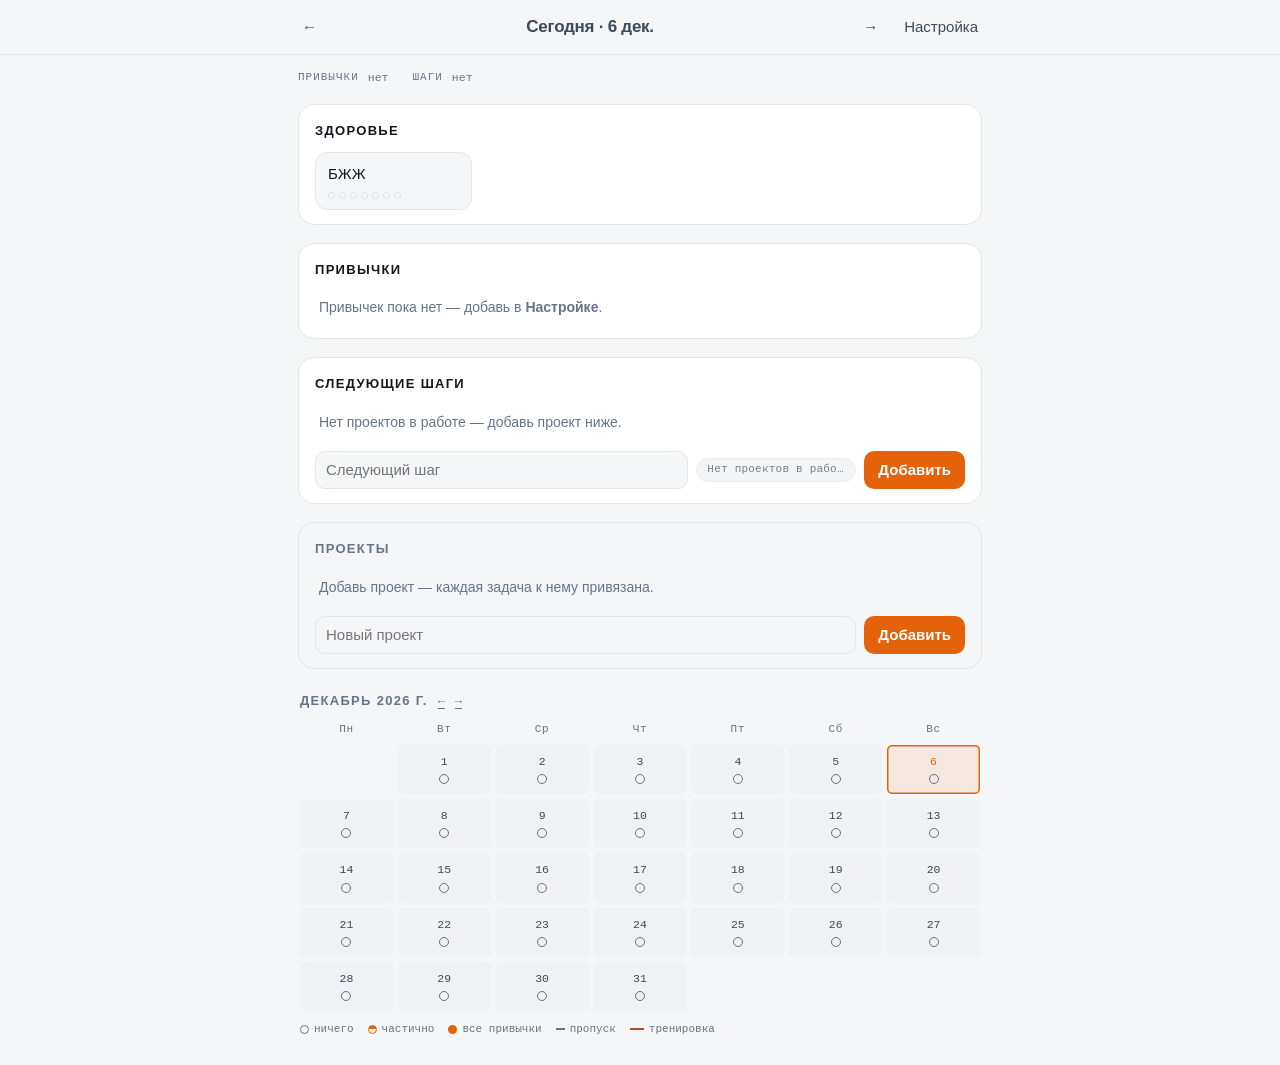
==== day/index.html @ 88d8e3b0 "Копилка: «+ отложить» — захотел купить и не купил Пишешь что и сколько, сумма ложится в копилку. Коп" ====
<!doctype html>
<html lang="en">
<head>
<meta charset="utf-8">
<meta name="viewport" content="width=device-width,initial-scale=1,viewport-fit=cover">
<title>День</title>
<style>
:root{
  --bg:#0d1117; --surface:#171e27; --surface-2:#1e2733; --line:#2a3441;
  --ink:#e8edf3; --ink-2:#b3bfcc; --ink-3:#8b98a8;
  --accent:#ff7a1a; --accent-ink:#ff9a4d; --accent-soft:rgba(255,122,26,.15);
  --now:#ff7a1a; --now-soft:rgba(255,122,26,.13); --warn-soft:rgba(210,153,34,.16);
  --good:#3fb950; --warn:#d29922; --crit:#f0563f; --on-accent:#fff;
  --r:10px;
  --f-display:-apple-system,BlinkMacSystemFont,"Segoe UI",Roboto,"Helvetica Neue",Arial,sans-serif;
  --f-body:-apple-system,BlinkMacSystemFont,"Segoe UI",Roboto,"Helvetica Neue",Arial,sans-serif;
  --f-mono:ui-monospace,SFMono-Regular,Menlo,monospace;
}
@media (prefers-color-scheme:light){
  :root{
    --bg:#f5f6f8; --surface:#ffffff; --surface-2:#f0f2f5; --line:#e2e6ec;
    --ink:#12181f; --ink-2:#3d4a58; --ink-3:#667486;
    --accent:#e3620a; --accent-ink:#b84f07; --accent-soft:rgba(227,98,10,.12);
    --now:#e3620a; --now-soft:rgba(227,98,10,.1); --warn-soft:rgba(210,153,34,.15);
    --warn:#9a6700; --crit:#cf222e;
  }
}
*{box-sizing:border-box}
body{background:var(--bg);color:var(--ink);font-family:var(--f-body);font-size:15px;line-height:1.5;-webkit-font-smoothing:antialiased}
h1,h2,h3{font-family:var(--f-display);margin:0;text-wrap:balance}
button,input,textarea,select{font:inherit;color:inherit}
:focus-visible{outline:2px solid var(--accent);outline-offset:2px}
@media (prefers-reduced-motion:reduce){*{transition:none!important;animation:none!important}}

.wrap{max-width:1120px;margin:0 auto;padding:0 18px 56px}

/* ---- header ---- */
header{position:sticky;top:0;z-index:5;background:var(--bg);border-bottom:1px solid var(--line)}
.hbar{max-width:1120px;margin:0 auto;padding:14px 18px;display:flex;align-items:center;gap:16px;flex-wrap:wrap}
.brand{font-family:var(--f-display);font-weight:700;font-size:17px;letter-spacing:-.02em}
.brand span{color:var(--accent);font-family:var(--f-mono);font-weight:500}
.datenav{display:flex;align-items:center;gap:2px;margin-left:auto}
.tools{display:flex;align-items:center;gap:2px}
.datelabel{font-family:var(--f-display);font-weight:600;font-size:19px;letter-spacing:-.015em;
  min-width:200px;text-align:center;font-variant-numeric:tabular-nums;color:var(--ink);white-space:nowrap}
.ghost{background:none;border:1px solid transparent;border-radius:var(--r);padding:5px 9px;cursor:pointer;color:var(--ink-2)}
.ghost:hover{background:var(--surface-2);color:var(--ink)}
#syncbtn{font-family:var(--f-mono);font-size:12px;letter-spacing:.02em}
#syncbtn[data-state="ok"]{color:var(--accent-ink)}
#syncbtn[data-state="err"]{color:var(--crit)}

/* ---- the day at a glance ---- */
.band{display:flex;align-items:center;gap:20px;flex-wrap:wrap;padding:14px 0 2px}
.pips{display:flex;gap:24px;flex-wrap:wrap;align-items:center}
.pgroup{display:flex;align-items:center;gap:9px}
.plabel{font-family:var(--f-mono);font-size:11px;text-transform:uppercase;letter-spacing:.09em;color:var(--ink-3)}
.segs{display:flex;gap:3px}
.segs i{display:block;width:14px;height:5px;border-radius:2px;background:var(--surface-2)}
.segs i.on{background:var(--accent)}
.pcount{font-family:var(--f-mono);font-size:11.5px;color:var(--ink-2);font-variant-numeric:tabular-nums}
.pgroup.none .pcount{color:var(--ink-3)}
/* abstinence runs: the hardest commitments, so the most visible numbers */
.runs{display:flex;flex-wrap:wrap;gap:6px 8px;width:100%;align-items:baseline}
button.run{background:var(--surface-2);border:0;border-radius:100px;padding:3px 10px 3px 11px;cursor:pointer;font:inherit;color:inherit}
button.run:hover{background:var(--now-soft)}
button.run.slipped{box-shadow:inset 0 0 0 1.5px var(--crit)}
li.row.slipped .sched{color:var(--crit)}
.rlabel{font-size:13px;color:var(--ink-2)}
.run .pcount b{font-family:var(--f-display);font-size:17px;font-weight:700;color:var(--accent-ink);margin-right:1px}
.run.zero .pcount b{color:var(--crit)}
.run.held .pcount b{color:var(--accent)}
.nudge{width:100%;text-align:left;color:var(--warn)}

/* ---- layout ---- */
main{display:grid;gap:18px;grid-template-columns:1fr;padding-top:16px;align-items:start}
.col{display:flex;flex-direction:column;gap:18px;min-width:0}
@media (min-width:920px){
  main{grid-template-columns:minmax(0,1.05fr) minmax(0,1fr)}
  .bare{grid-column:1/-1}
}
section{background:var(--surface);border:1px solid var(--line);border-radius:10px;padding:16px 16px 14px;display:flex;flex-direction:column;gap:12px}
/* standing reference, not today's input: recessed instead of raised */
section.quiet{background:transparent}
section.bare{background:transparent;border:0;border-radius:0;padding:4px 2px;gap:10px}
.shead{display:flex;align-items:baseline;gap:10px}
.shead h2{font-size:13px;font-weight:600;letter-spacing:.1em;text-transform:uppercase;color:var(--ink)}
.quiet .shead h2,.bare .shead h2{color:var(--ink-3)}
.shead .meta{margin-left:auto;font-family:var(--f-mono);font-size:12px;color:var(--ink-3);font-variant-numeric:tabular-nums}
.link{background:none;border:0;padding:0;cursor:pointer;font-family:var(--f-mono);font-size:12px;color:var(--ink-3);text-decoration:underline;text-underline-offset:3px}
.link:hover{color:var(--accent-ink)}

/* ---- check rows ---- */
ul{list-style:none;margin:0;padding:0;display:flex;flex-direction:column}
li.row{display:flex;align-items:flex-start;gap:10px;padding:7px 4px;border-bottom:1px solid var(--line);flex-wrap:wrap}
li.row:last-child{border-bottom:0}
li.row label{display:flex;align-items:flex-start;gap:10px;flex:1;cursor:pointer;min-width:0}
input[type=checkbox]{accent-color:var(--accent);width:17px;height:17px;margin:2px 0 0;flex:none;cursor:pointer}
.txt{min-width:0;overflow-wrap:anywhere}
.done>label .txt,.done .txt{color:var(--ink-3);text-decoration:line-through}
.x{background:none;border:0;color:var(--ink-3);cursor:pointer;padding:0 2px;font-size:15px;line-height:1.2;flex:none}
.x:hover{color:var(--crit)}
.empty{color:var(--ink-3);font-size:14px;padding:6px 4px}

/* habits + workout: groups and sub-items */
.group{flex-direction:column;align-items:stretch;gap:0}
.group>label{padding:0}
.kids{padding:2px 0 4px 27px;border-left:1px solid var(--line);margin:4px 0 2px 8px}
.kids li.row{padding:5px 4px;border-bottom:0}
.kids .txt{font-size:14px}
.count{font-family:var(--f-mono);font-size:11.5px;color:var(--ink-3);font-variant-numeric:tabular-nums;flex:none;align-self:center}
/* a section heading inside the habit list: morning, evening */
li.sect{display:flex;align-items:baseline;gap:10px;padding:14px 4px 5px;border-bottom:1px solid var(--line)}
li.sect:first-child{padding-top:0}
li.sect.folded{border-bottom:0;padding-bottom:0}
.sname{font-family:var(--f-mono);font-size:11px;letter-spacing:.09em;text-transform:uppercase;color:var(--ink-3)}
li.sect .count,li.sect .link{margin-left:auto}
/* not wanted today: still visible, but out of the count */
li.row.off>label{opacity:.45}
li.row.off input[type=checkbox]{accent-color:var(--ink-3)}
.sched,.age{font-family:var(--f-mono);font-size:11px;color:var(--ink-3);flex:none;align-self:center;white-space:nowrap}
.age{color:var(--warn)}
.cell .dot.skip{width:10px;height:2px;border-radius:2px;border:0;background:var(--ink-3)}

/* ---- forms ---- */
form.add{display:flex;gap:8px;flex-wrap:wrap}
input[type=text],input[type=number],input[type=date],input[type=time],textarea,select.plain{background:var(--bg);border:1px solid var(--line);border-radius:var(--r);padding:7px 10px}
input[type=text]{flex:1;min-width:120px}
input[type=number]{width:88px;font-family:var(--f-mono);font-variant-numeric:tabular-nums}
.btn{background:var(--accent);color:var(--on-accent);border:0;border-radius:var(--r);padding:7px 14px;font-weight:600;cursor:pointer}
.btn:hover{filter:brightness(1.06)}
.btn.quiet{background:var(--surface-2);color:var(--ink)}

/* ---- projects ---- */
select.chip,select.status{appearance:none;-webkit-appearance:none;border:1px solid var(--line);background:var(--surface-2);
  border-radius:100px;padding:2px 10px;font-family:var(--f-mono);font-size:11px;letter-spacing:.02em;
  color:var(--ink-2);cursor:pointer;line-height:1.6}
select.chip{max-width:160px;text-overflow:ellipsis;flex:none;align-self:center}
select.status{width:90px;flex:none}
.s-active{border-color:var(--accent);color:var(--accent-ink);background:var(--accent-soft)}
.s-hold{border-color:var(--warn);color:var(--warn);background:var(--warn-soft)}
.s-done{color:var(--ink-3);border-color:var(--line);background:var(--surface-2)}
.prow{display:flex;gap:10px;align-items:center;padding:7px 4px;border-bottom:1px solid var(--line)}
.prow:last-of-type{border-bottom:0}
.pname{flex:1;min-width:0;overflow-wrap:anywhere}
.prow .s-done+.pname{color:var(--ink-3);text-decoration:line-through}
.open{font-family:var(--f-mono);font-size:11.5px;color:var(--ink-3);font-variant-numeric:tabular-nums;white-space:nowrap}
.open.stale{color:var(--warn)}

/* ---- calendar ---- */
.cal{display:grid;grid-template-columns:repeat(7,1fr);gap:5px}
.cal .dow{font-family:var(--f-mono);font-size:11px;color:var(--ink-3);text-align:center;letter-spacing:.06em;padding-bottom:2px}
.cell{border:0;border-radius:5px;background:var(--surface-2);
  display:flex;flex-direction:column;align-items:center;justify-content:center;gap:4px;cursor:pointer;position:relative;padding:8px 2px 10px}
.cell:hover{background:var(--now-soft)}
.cell.blank{background:none;cursor:default}
.cell .d{font-family:var(--f-mono);font-size:11.5px;color:var(--ink-2);font-variant-numeric:tabular-nums}
.cell .dot{width:10px;height:10px;border-radius:100px;border:1.5px solid var(--ink-3);background:transparent}
.cell .dot.part{background:linear-gradient(var(--accent) 50%,transparent 50%);border-color:var(--accent)}
.cell .dot.full{background:var(--accent);border-color:var(--accent)}
.cell.today{box-shadow:inset 0 0 0 1.5px var(--now)}
.cell.sel{background:var(--now-soft)}
.cell.sel .d{color:var(--now)}
.cell .w{position:absolute;bottom:3px;width:14px;height:2px;background:var(--accent-ink);border-radius:2px}
.legend{display:flex;gap:14px;flex-wrap:wrap;font-family:var(--f-mono);font-size:11px;color:var(--ink-3)}
.legend span{display:flex;align-items:center;gap:5px}

/* ---- narrow screens ---- */
@media (max-width:560px){
  /* brand and tools share the first line; the date gets a full line to itself,
     so it never wraps mid-phrase */
  .hbar{gap:6px 10px;padding:10px 16px}
  .tools{order:2;margin-left:auto}
  .datenav{order:3;width:100%;margin-left:0;gap:4px}
  .datelabel{flex:1;min-width:0;font-size:17px;overflow:hidden;text-overflow:ellipsis}
  #today{display:none}                     /* the date itself jumps to today */
  .wrap{padding-left:max(14px,env(safe-area-inset-left));padding-right:max(14px,env(safe-area-inset-right))}
  main{gap:14px;padding-top:12px}
  section{padding:14px 14px 12px;gap:10px}
  /* the first screen is for ticking: keep the affirmation and the summary tight */
  #creed{font-size:14px;line-height:1.35;padding:9px 4px}   /* id: the base .creed rule sits later in the sheet */
  .band{gap:6px 12px;padding:10px 0 0}
  .run .of{display:none}                   /* "Без кальяна 5" — the "of 30" is on the row */
  .runs{gap:4px 5px}
  button.run{padding:2px 8px}
  .rlabel{font-size:12px}
  .pips{gap:4px 12px}
  .pips .segs{display:none}               /* the count says it; the bars don't fit one row */
  .plabel{letter-spacing:.05em}

  /* only the task form needs a second row; a name-plus-Add form stays on one */
  #taskform input[type=text]{flex:1 0 100%}
  #taskproj{flex:1 1 auto;max-width:none;margin-left:0}
  form.add .btn{flex:none}

  /* project name first, then its status line */
  .prow{flex-wrap:wrap;row-gap:6px}
  .pname{flex:1 0 100%;order:-1}
  .prow .x{margin-left:auto}
}

/* ---- dialog ---- */
dialog{border:1px solid var(--line);border-radius:12px;background:var(--surface);color:var(--ink);
  max-width:620px;width:calc(100% - 32px);padding:0}
dialog::backdrop{background:#0006}
.dwrap{padding:18px;display:flex;flex-direction:column;gap:16px;max-height:82vh;overflow:auto}
.dwrap h3{font-size:13px;letter-spacing:.1em;text-transform:uppercase;color:var(--ink-2);font-weight:600}
.field{display:flex;flex-direction:column;gap:5px}
.field label{font-family:var(--f-mono);font-size:11.5px;color:var(--ink-3);letter-spacing:.04em}
textarea{width:100%;font-family:var(--f-mono);font-size:13px;line-height:1.6;resize:vertical}
.wk{display:grid;grid-template-columns:1fr 1fr;gap:10px}
@media (max-width:620px){.wk{grid-template-columns:1fr}.gauges{grid-template-columns:1fr}}
.drow{display:flex;gap:8px;justify-content:flex-end;position:sticky;bottom:0;background:var(--surface);padding-top:4px}
.hint{font-size:13px;color:var(--ink-3);margin:2px 0 6px}
.creed{margin:0;padding:20px 4px;border-top:0;border-top:1px solid var(--line);border-bottom:1px solid var(--line);
  font-family:var(--f-display);font-size:17px;font-weight:500;letter-spacing:-.01em;line-height:1.4;
  text-align:center;color:var(--ink);white-space:pre-wrap;text-wrap:balance}
.warnbar{font-family:var(--f-mono);font-size:12px;color:var(--warn);padding:8px 12px;border:1px solid var(--line);border-radius:var(--r);background:var(--surface);margin-top:18px}

/* ---- standalone app shell ---- */
html{background:var(--bg)}
body{margin:0}
[hidden]{display:none!important}
header{padding-top:env(safe-area-inset-top)}
.wrap{padding-left:max(18px,env(safe-area-inset-left));padding-right:max(18px,env(safe-area-inset-right));
  padding-bottom:calc(56px + env(safe-area-inset-bottom))}
@media (max-width:560px){
  .wrap{padding-left:max(16px,env(safe-area-inset-left));padding-right:max(16px,env(safe-area-inset-right))}
}
.dataio{display:flex;gap:8px;flex-wrap:wrap;align-items:center}

/* ---- inside Гиря ----
   One column at Гиря's width, its corners, and a single header row: the brand
   and "Today" are gone (the date itself jumps to today), so date and Настройка
   share one line on every screen size. Last in the sheet on purpose. */
.hbar,.wrap{max-width:720px}
main{grid-template-columns:1fr}
.bare{grid-column:auto}
section{border-radius:16px}
.hbar{flex-wrap:nowrap;gap:6px;padding:8px 12px}
.datenav{order:0;width:auto;flex:1;margin:0;gap:2px}
.datelabel{flex:1;min-width:0;font-size:17px;overflow:hidden;text-overflow:ellipsis}
.tools{order:0;margin-left:0}
header{padding-top:0}
.wrap{padding-bottom:24px}
.kbstatus{display:flex;align-items:center;gap:12px;width:100%;text-align:left;background:none;border:0;
  padding:4px 2px;cursor:pointer;font:inherit;color:inherit}
.kbstatus .mark{flex:none;width:26px;height:26px;border-radius:100px;display:grid;place-items:center;
  font-size:14px;font-weight:700;border:2px solid var(--line);color:var(--ink-3)}
.kbstatus.done .mark{background:var(--accent);border-color:var(--accent);color:var(--on-accent)}
.kbstatus.active .mark{border-color:var(--accent);color:var(--accent)}
.kbstatus .t{font-weight:600}
.kbstatus .d{font-size:13px;color:var(--ink-3)}
.kbstatus .go{margin-left:auto;color:var(--ink-3);font-size:18px}
/* habits are tiles, not a to-do list: a done one fills with colour and stays,
   and seven dots underneath show the week rather than just today */
ul.tiles{display:grid;grid-template-columns:repeat(auto-fill,minmax(148px,1fr));gap:8px}
ul.tiles>li.sect,ul.tiles>.empty,.tile.group{grid-column:1/-1}
ul.tiles>li.sect{padding:10px 2px 0;border:0}
ul.tiles>li.sect:first-child{padding-top:0}
ul.tiles .txt{text-decoration:none;color:inherit}
.tile{position:relative;border:1px solid var(--line);border-radius:12px;background:var(--bg)}
.tile>label{display:flex;flex-direction:column;align-items:flex-start;gap:6px;padding:10px 12px;cursor:pointer;height:100%;box-sizing:border-box}
.tile input[type=checkbox]{position:absolute;opacity:0;width:1px;height:1px;margin:0;pointer-events:none}
.tile:has(input:focus-visible),.kid:has(input:focus-visible){outline:2px solid var(--accent);outline-offset:2px}
.tile.done{background:var(--accent-soft);border-color:var(--accent)}
.tile.done>label{color:var(--accent-ink)}
.tile.off{opacity:.5}
.tile.slipped{border-color:var(--crit)}
.tile .sched{align-self:flex-start}
.tile.group>label{flex-direction:row;align-items:baseline;padding-bottom:6px;height:auto}
.tile.group .count{margin-left:auto}
.tile.group>label .sched{align-self:baseline}
.chips{display:flex;flex-wrap:wrap;gap:6px;padding:0 12px 2px}
.kid{position:relative;border-radius:100px}
.kid>label{display:flex;gap:6px;align-items:baseline;border:1px solid var(--line);border-radius:100px;padding:4px 11px;cursor:pointer;font-size:14px;background:var(--bg)}
.kid.done>label{background:var(--accent);border-color:var(--accent);color:var(--on-accent)}
.kid.done .sched{color:inherit;opacity:.85}
.kid.off>label{opacity:.5}
.kid.slipped>label{border-color:var(--crit)}
.tile.group>.dots{padding:6px 12px 10px}
.dots{display:flex;gap:4px}
.dots i{width:7px;height:7px;border-radius:100px;background:color-mix(in srgb,var(--ink-3) 45%,transparent)}
.dots i.d{background:var(--accent)}
.dots i.o{background:none;box-shadow:inset 0 0 0 1px var(--line)}
.dots i.t{background:none;box-shadow:inset 0 0 0 1.5px var(--ink-3)}
/* what it's for, and its piggy bank */
.why{font-size:12.5px;line-height:1.35;font-style:italic;color:var(--ink-2)}
.bank{font-family:var(--f-mono);font-size:12px;color:var(--ink-2)}
.bank b{color:var(--accent-ink);font-weight:600}
.bar{display:block;align-self:stretch;height:4px;border-radius:4px;background:var(--surface-2);overflow:hidden}
.bar i{display:block;height:100%;min-width:2px;background:var(--accent)}
.kid.rich{flex-basis:100%}
.tile>.more{display:flex;flex-direction:column;align-items:flex-start;gap:4px;padding:0 12px 10px}
.tile:has(>.more)>label{height:auto;padding-bottom:8px}
.more .link{margin-top:2px}
button.dep{background:none;border:0;padding:0;cursor:pointer;font:inherit;font-size:12.5px;color:var(--ink-2);text-align:left}
button.dep::before{content:"✓ ";color:var(--accent)}
.kid .more{display:flex;flex-direction:column;align-items:flex-start;gap:4px;padding:6px 4px 4px 12px}
.tile.group>.more{display:flex;flex-direction:column;gap:4px;padding:0 12px 8px}
/* next steps: grouped under the project they move */
#tasks li.sect:first-child{padding-top:0}
li.nostep .link{color:var(--warn);text-align:left}
</style>
</head>
<body>

<header>
  <div class="hbar">
    <nav class="datenav">
      <button class="ghost" id="prev" aria-label="Предыдущий день">&larr;</button>
      <button class="ghost datelabel" id="dlabel" title="К сегодняшнему дню">&mdash;</button>
      <button class="ghost" id="next" aria-label="Следующий день">&rarr;</button>
    </nav>
    <span class="tools">
      <button class="ghost" id="today" hidden>Сегодня</button>
      <button class="ghost" id="syncbtn" data-state="off" title="Синхронизация через GitHub" hidden>Синхр.</button>
      <button class="ghost" id="settings" title="Привычки, аффирмация, напоминание, копия">Настройка</button>
    </span>
  </div>
</header>

<div class="wrap">
  <div class="creed" id="creed" hidden></div>
  <div class="band">
    <div class="pips" id="pips"></div>
    <div class="runs" id="runs" hidden></div>
    <button class="link nudge" id="nudge" hidden></button>
  </div>
  <div id="offline"></div>
  <main>
    <section id="trainsec">
      <div class="shead"><h2>Здоровье</h2><div class="meta" id="wmeta"></div></div>
      <button type="button" class="kbstatus" id="kbstatus"></button>
      <ul class="tiles" id="health"></ul>
    </section>

    <section>
      <div class="shead"><h2>Привычки</h2><div class="meta" id="hmeta"></div></div>
      <ul class="tiles" id="habits"></ul>
      <button class="link" id="skip" hidden></button>
    </section>

    <section>
      <div class="shead"><h2>Следующие шаги</h2><div class="meta" id="tmeta"></div></div>
      <ul id="tasks"></ul>
      <form class="add" id="taskform">
        <input type="text" id="tasktext" placeholder="Следующий шаг" autocomplete="off">
        <select id="taskproj" class="chip" aria-label="Проект"></select>
        <button class="btn" type="submit" id="addtask">Добавить</button>
      </form>
    </section>

    <section class="quiet">
      <div class="shead"><h2>Проекты</h2><div class="meta" id="pmeta"></div></div>
      <div id="projects"></div>
      <form class="add" id="projform">
        <input type="text" id="projname" placeholder="Новый проект" autocomplete="off">
        <button class="btn" type="submit">Добавить</button>
      </form>
    </section>

    <section class="bare">
      <div class="shead"><h2 id="calhead">Месяц</h2>
        <button class="link" id="calprev" aria-label="Предыдущий месяц">&larr;</button>
        <button class="link" id="calnext" aria-label="Следующий месяц">&rarr;</button>
        <div class="meta" id="cmeta"></div></div>
      <div class="cal" id="cal"></div>
      <div class="legend">
        <span><i style="display:inline-block;width:9px;height:9px;border-radius:100px;border:1.5px solid var(--ink-3)"></i> ничего</span>
        <span><i style="display:inline-block;width:9px;height:9px;border-radius:100px;background:linear-gradient(var(--accent) 50%,transparent 50%);border:1.5px solid var(--accent)"></i> частично</span>
        <span><i style="display:inline-block;width:9px;height:9px;border-radius:100px;background:var(--accent)"></i> все привычки</span>
        <span><i style="display:inline-block;width:9px;height:2px;background:var(--ink-3)"></i> пропуск</span>
        <span><i style="display:inline-block;width:14px;height:2px;background:var(--accent-ink)"></i> тренировка</span>
      </div>
    </section>
  </main>
</div>

<dialog id="dlg">
  <form method="dialog" class="dwrap" id="setupform">
    <div>
      <h3>Привычки</h3>
      <p class="hint">По одной на строку. Два пробела в начале — подпункт; родитель отмечается сам, когда отмечены все подпункты.
        Строка с <code>#</code> — заголовок: <code># Вечер @18</code> держит всё под ним свёрнутым до 18:00, чтобы вечернее
        не отмечалось наугад с утра. Всё под <code># Здоровье</code> показывается в блоке «Здоровье».
        Строка <code>ради: …</code> под привычкой — зачем она тебе; видна на плитке и при срыве. Строка
        <code>копилка: +2000 ₽ до 4200000</code> — что откладывает каждый выполненный день (единица любая: <code>+30 мин</code>,
        <code>+1 стр.</code>; сумму и «до …» можно не писать). Кнопка «+ отложить» — захотел купить и не купил:
        пишешь что и сколько, сумма ложится в копилку. У копилки может быть имя — <code>копилка Tank 300: …</code> —
        тогда строки с одинаковым именем копят в одну. Обе можно менять когда угодно — история не трогается.
        В конце строки: <code>@пн,ср,пт</code> или <code>@mon,wed,fri</code> — по этим дням, <code>@3x</code> — три раза в неделю,
        <code>@30/30</code> — курс: 30 дней приём, 30 перерыв, от первого дня, когда отметил, <code>@30d</code> — 30 дней подряд
        без срыва, при срыве счёт начинается заново. Без хвоста привычка — каждый день.
        Если меняешь только формулировку и не добавляешь и не удаляешь строки в той же правке, история сохраняется.</p>
      <textarea id="fhabits" rows="12"></textarea>
    </div>
    <div>
      <h3>Аффирмация</h3>
      <p class="hint">Строка вверху каждого дня. Её и читает привычка про аффирмации.</p>
      <textarea id="fcreed" rows="3"></textarea>
    </div>
    <div>
      <h3>Напоминание</h3>
      <p class="hint">Ежедневное событие в календаре телефона — напоминает сам календарь: у приложения нет сервера,
        чтобы присылать уведомления. Можно добавить утреннее и вечернее; то же время ещё раз заменит старое, а не добавит второе.</p>
      <div class="dataio">
        <input type="time" id="ftime" value="21:00" aria-label="Время напоминания">
        <button type="button" class="btn quiet" id="fics">В календарь</button>
        <span class="hint" id="fics-note" style="margin:0"></span>
      </div>
    </div>
    <div>
      <h3>Резервная копия</h3>
      <p class="hint" id="fbackup"></p>
      <p class="hint">Всё, что отмечено, хранится в этом браузере. Выгрузи файл, чтобы перенести на другой телефон или браузер, и загрузи его там.</p>
      <div class="dataio">
        <button type="button" class="btn quiet" id="fexport">Выгрузить</button>
        <button type="button" class="btn quiet" id="fimport">Загрузить&hellip;</button>
        <input type="file" id="ffile" accept="application/json,.json" hidden>
        <span class="hint" id="fio" style="margin:0"></span>
      </div>
    </div>
    <div>
      <h3>Синхронизация через GitHub</h3>
      <p class="hint"><b>Необязательно.</b> Оставь пустым — и данные никуда не уходят с этого устройства.</p>
      <p class="hint">Если заполнить, все устройства с этим репозиторием и токеном делят один файл <code>data/daydesk.json</code>.
        Репозиторий <b>обязательно закрытый</b> — не тот открытый, откуда открывается приложение; в открытый приложение писать
        откажется. Токен — fine-grained, только на этот репозиторий, право <b>Contents: Read and write</b> и ничего больше;
        хранится в этом браузере и больше никуда не отправляется.</p>
      <div class="field"><label for="srepo">Репозиторий (владелец/имя)</label><input type="text" id="srepo" placeholder="yourname/daydesk" autocomplete="off"></div>
      <div class="field"><label for="sbranch">Ветка</label><input type="text" id="sbranch" placeholder="main" autocomplete="off"></div>
      <div class="field"><label for="stoken">Токен</label><input type="password" id="stoken" placeholder="github_pat_…" autocomplete="off"></div>
    </div>
    <div class="drow">
      <button class="btn quiet" value="cancel" formnovalidate>Отмена</button>
      <button class="btn" value="save">Сохранить</button>
    </div>
  </form>
</dialog>

<script>
const DOW=["Вс","Пн","Вт","Ср","Чт","Пт","Сб"];
const iso=d=>d.toLocaleDateString("en-CA");
const parseDate=s=>{const[y,m,d]=s.split("-").map(Number);return new Date(y,m-1,d)};
const shift=(s,n)=>{const d=parseDate(s);d.setDate(d.getDate()+n);return iso(d)};
const esc=s=>String(s).replace(/[&<>"]/g,c=>({"&":"&amp;","<":"&lt;",">":"&gt;",'"':"&quot;"}[c]));
const $=id=>document.getElementById(id);

const state={
  date:iso(new Date()),
  calMonth:new Date(),
  days:{},
  habits:{text:""},
  workout:{days:{}},
  creed:{text:""},
  projects:{items:[]},
  openSects:{}
};

/* ---------- store: db when the viewer can run it, otherwise this device ---------- */
let db=null;
const LS="daydesk:";
const lsGet=p=>{try{return JSON.parse(localStorage.getItem(LS+p)||"null")}catch(e){return null}};
const lsSet=(p,v)=>{try{localStorage.setItem(LS+p,JSON.stringify(v))}catch(e){}};

function put(path,body){
  if(db) return db.doc(path).set(body).catch(e=>note("Не сохранилось: "+e.message));
  lsSet(path,body);
  const st=lsGet("u")||{}; st[path]=Date.now(); lsSet("u",st);   // per-document clock, for merging
  clearTimeout(syncTimer); syncTimer=setTimeout(sync,3000);
}
/* every stored document, keyed by its path — the unit both sides merge on */
function allLocal(){
  const out={};
  Object.keys(localStorage).forEach(k=>{
    if(!k.startsWith(LS)) return;
    const path=k.slice(LS.length);
    if(path==="sync"||path==="u"||path==="backup") return;
    const v=lsGet(path); if(v) out[path]=v;
  });
  return out;
}
function loadLocal(){
  state.days={};
  Object.keys(localStorage).forEach(k=>{
    if(k.startsWith(LS+"days/")) state.days[k.slice((LS+"days/").length)]=lsGet(k.slice(LS.length));
  });
  state.habits=lsGet("config/habits")||state.habits;
  state.workout=lsGet("config/workout")||state.workout;
  state.creed=lsGet("config/creed")||state.creed;
  state.projects=lsGet("config/projects")||state.projects;
}
function note(msg){ $("offline").innerHTML='<div class="warnbar">'+esc(msg)+"</div>"; }

/* Habits the owner asked for, added to their own list once. Their list lives on
   their device, so shipping a new schedule type changes nothing they can see
   until the lines exist — this writes them. Idempotent: a line already present
   in any wording is left alone, and a flag stops it ever running twice, so a
   habit they later delete stays deleted. */
function addRequestedHabits(text){
  const lines=(text||"").replace(/\s+$/,"").split("\n");
  const has=re=>re.test(text||"");
  const vi=lines.findIndex(l=>/^\S/.test(l)&&/vitamin|витамин/i.test(l)&&!/\s@\S+\s*$/.test(l));
  if(vi>=0) lines[vi]=lines[vi].replace(/\s+$/,"")+" @30/30";
  if(!has(/achievement|достижени/i)) lines.push("Пополнить список достижений");
  if(!has(/аскез|abstinence|кальян|hookah/i)) lines.push("Аскеза @30d","  Без кальяна","  Без порно","  Без лишних трат");
  return lines.filter((l,i)=>i>0||l.trim()).join("\n");
}
/* Split the list into a morning section and an evening one. What belongs in the
   evening is what can only be known at the end of the day: whether an
   abstinence run held, and what got achieved. Everything else keeps its order
   under Morning. Leaves a list that already has sections alone. */
function addSections(text){
  if(/^#/m.test(text||"")) return text;
  const blocks=[];
  (text||"").replace(/\s+$/,"").split("\n").forEach(l=>{
    if(/^\S/.test(l)||!blocks.length) blocks.push([l]); else blocks[blocks.length-1].push(l);
  });
  const evening=b=>/достижени|achievement/i.test(b[0])||/\s@\d+d\s*$/.test(b[0]);
  const eve=blocks.filter(evening), day=blocks.filter(b=>!evening(b));
  if(!eve.length||!day.length) return text;
  return ["# Morning",...day.flat(),"# Evening @18",...eve.flat()].join("\n");
}
/* Each runs once, in order; the ids of the ones applied travel with the list. */
/* The app went Russian when it moved into Гиря. Headings are never part of a
   habit's key, so renaming them touches no history. Only the exact lines the
   previous migration wrote are changed. */
const ruHeadings=text=>(text||"").split("\n")
  .map(l=>l==="# Morning"?"# Утро":l==="# Evening @18"?"# Вечер @18":l).join("\n");
/* Vitamins are about the body, so they moved to the Health block. The vitamins
   line and its sub-items go under a "# Здоровье" section at the end of the list
   (at the end, so nothing else falls under that heading). Keys never include the
   section, so no history moves. */
function addHealth(text){
  if(/^#\s*здоровье/im.test(text||"")) return text;
  const lines=(text||"").replace(/\s+$/,"").split("\n");
  const at=lines.findIndex(l=>/^[^\s#\-•]/.test(l)&&/vitamin|витамин/i.test(l));
  if(at<0) return text;
  let end=at+1;
  while(end<lines.length&&/^[\s\-•]/.test(lines[end])) end++;
  const block=lines.splice(at,end-at);
  return [...lines,"# Здоровье",...block].join("\n");
}
/* What the owner worked out an abstinence is for, written once under its line;
   a line that already has a reason or a bank is left alone. */
function addNote(text,re,extra){
  const lines=(text||"").split("\n"), at=lines.findIndex(l=>re.test(l));
  if(at<0||/^\s*(ради|копилка)(\s[^:]*)?:/i.test(lines[at+1]||"")) return text;
  const pad=lines[at].match(/^\s*/)[0]+"  ";
  lines.splice(at+1,0,...extra.map(x=>pad+x));
  return lines.join("\n");
}
const MIGRATIONS=[
  ["2026-09-23-courses-and-runs",addRequestedHabits],
  ["2026-09-24-morning-evening",addSections],
  ["2026-09-26-ru-headings",ruHeadings],
  ["2026-09-29-health",addHealth],
  // 2 000 ₽ a day towards a Tank 300: the freedom to drive wherever they want
  ["2026-09-29-hookah-why",t=>addNote(t,/^\s*без кальяна\s*(@\S+)?\s*$/i,["ради: Свобода ездить куда хочу","копилка: +2000 ₽ до 4200000"])],
  ["2026-09-29-porn-why",t=>addNote(t,/^\s*без порно\s*(@\S+)?\s*$/i,["ради: Энергия — в живой мир"])],
  // what isn't spent goes to the same Tank 300 as the hookah money: one bank, by name
  ["2026-09-29-spending-bank",t=>addNote(t.replace(/^(\s*)копилка: \+2000 ₽ до 4200000$/m,"$1копилка Tank 300: +2000 ₽ до 4200000"),
    /^\s*без лишних трат\s*(@\S+)?\s*$/i,["копилка Tank 300: ₽"])],
];
function applyMigrations(){
  const h=state.habits||{}, text=h.text!==undefined?h.text:(h.items||[]).join("\n");
  const applied=h.migrated||[], todo=MIGRATIONS.filter(m=>!applied.includes(m[0]));
  if(!text.trim()||!todo.length) return false;
  const next=Object.assign({},h,{
    text:todo.reduce((t,m)=>m[1](t),text),
    migrated:applied.concat(todo.map(m=>m[0])),
  });
  delete next.items;
  state.habits=next;
  put("config/habits",next);
  return true;
}

async function connect(){
  try{ db=window.claude ? await claude.use("db") : null; }catch(e){ db=null; }
  if(!db){
    loadLocal();
    protectStorage();
    applyMigrations();
    render();
    return sync();
  }
  $("syncbtn").hidden=true;
  const err=e=>note("Связь прервалась ("+e.code+"). Обнови страницу.");
  db.doc("config/habits").onSnapshot(s=>{if(s.exists){state.habits=s.data();applyMigrations()}render()},err);
  db.doc("config/workout").onSnapshot(s=>{if(s.exists)state.workout=s.data();render()},err);
  db.doc("config/creed").onSnapshot(s=>{if(s.exists)state.creed=s.data();render()},err);
  db.doc("config/projects").onSnapshot(s=>{if(s.exists)state.projects=s.data();render()},err);
  db.collection("days").orderBy("date","desc").limit(400).onSnapshot(q=>{
    state.days={};
    q.docs.forEach(d=>state.days[d.id]=d.data());
    render();
  },err);
}

/* ---------- model ---------- */
const day=s=>state.days[s]||{};
function saveDay(s,patch){
  const next=Object.assign({date:s,habits:{},tasks:[],workout:{}},day(s),patch);
  state.days[s]=next;
  put("days/"+s,next);
  render();
}
/* A checklist is one block of text; an indented line is a sub-item of the line
   above. A habit line may end with a schedule: "@mon,wed,fri" for fixed days,
   "@3x" for three times a week on any days, "@30/30" for a course — thirty days
   on, thirty days off, repeating — or "@30d" for a run of thirty days held
   without a break. The schedule is stripped out of the name, so changing it
   never disturbs that habit's history. */
const DOWKEY={sun:0,mon:1,tue:2,wed:3,thu:4,fri:5,sat:6,вс:0,пн:1,вт:2,ср:3,чт:4,пт:5,сб:6};
function parseSched(name){
  const m=name.match(/\s+@([a-zа-яё0-9,/]+)\s*$/i);
  if(!m) return {name,sched:null};
  const raw=m[1].toLowerCase(), clean=name.slice(0,m.index).trim();
  const times=raw.match(/^(\d+)[xх]$/);          // Latin x or Cyrillic х — they look the same
  if(times && +times[1]>0) return {name:clean,sched:{type:"week",n:+times[1]}};
  const cycle=raw.match(/^(\d+)\/(\d+)$/);
  if(cycle && +cycle[1]>0 && +cycle[2]>0) return {name:clean,sched:{type:"cycle",on:+cycle[1],off:+cycle[2]}};
  const run=raw.match(/^(\d+)[dд]$/);
  if(run && +run[1]>0) return {name:clean,sched:{type:"run",n:+run[1]}};
  const days=raw.split(",").map(d=>DOWKEY[d.slice(0,3)]).filter(d=>d!==undefined);
  return days.length?{name:clean,sched:{type:"days",days}}:{name,sched:null};
}
/* "# Evening @18" starts a section: a heading, and — for today, before that
   hour — the habits under it stay folded, so an end-of-day check can't be
   ticked as a guess at breakfast. Sections never touch a habit's key. */
function parseHeader(text){
  const m=text.match(/^#\s*(.*?)(?:\s+@(\d{1,2})(?::(\d{2}))?)?\s*$/);
  if(!m||!m[1]) return null;
  const opens=m[2]!==undefined&&+m[2]<24?(+m[2])*60+(+(m[3]||0)):null;
  return {header:true,name:m[1],opens,key:"#"+m[1],kids:[]};
}
/* "ради: …" and "копилка: +2000 ₽ до 4200000" under a line belong to that line:
   what it's for, and what each day it's done puts aside (any unit; the amount
   and the target optional). A named bank — "копилка Tank 300: …" — is shared by
   every line that names it. Neither is part of the name, so both can be
   reworded any time without touching history. */
function parseTree(raw,scheduled){
  const out=[]; let last=null;
  (raw||"").split("\n").forEach(line=>{
    if(!line.trim()) return;
    const child=/^[\s\-•]/.test(line), text=line.replace(/^[\s\-•]+/,"").trim();
    const attr=scheduled&&text.match(/^(ради|копилка)(?:\s+([^:]*?))?\s*:\s*(.*)$/i);
    if(attr){
      if(!last) return;
      if(/^р/i.test(attr[1])){ if(attr[3]) last.why=attr[3] }
      else{
        const m=attr[3].match(/^(?:\+?\s*(\d[\d\s]*(?:[.,]\d+)?))?\s*(.*?)(?:\s*(?:\/|до)\s*(\d[\d\s]*))?\s*$/i);
        const num=v=>+v.replace(/\s/g,"").replace(",",".");
        if(m) last.bank={name:attr[2]||null,per:m[1]?num(m[1]):0,unit:m[2],goal:m[3]?num(m[3]):null};
      }
      return;
    }
    const hdr=scheduled&&!child?parseHeader(text):null;
    if(hdr){ last=null; return void out.push(hdr) }
    const {name,sched}=scheduled?parseSched(text):{name:text,sched:null};
    const parent=out[out.length-1];
    if(child && parent && !parent.header) parent.kids.push(last={name,sched,key:parent.name+"/"+name});
    else out.push(last={name,sched,key:name,kids:[]});
  });
  return out;
}
/* A sub-item with no schedule of its own follows its parent's, and remembers
   whose it is: a course belongs to the group, so three vitamins first ticked on
   three different days still run as one course. */
const leavesOf=tree=>tree.flatMap(h=>h.header?[]:h.kids.length
  ? h.kids.map(k=>k.sched?k:Object.assign({},k,{sched:h.sched,owner:h.sched?h.key:undefined}))
  : [h]);

/* the Monday-start week containing a date */
function weekDays(s){
  const start=shift(s,-((parseDate(s).getDay()+6)%7));
  return Array.from({length:7},(_,i)=>shift(start,i));
}
/* How far into a course a day falls, counting from the first day it was ever
   ticked. Null until the course has been started at all. */
function cyclePhase(sc,s,anchor){
  if(!anchor) return null;
  const n=Math.round((parseDate(s)-parseDate(anchor))/864e5);
  return n<0?null:n%(sc.on+sc.off);
}
/* Days held in an unbroken run ending at `s`. A deliberately skipped day bridges
   the run without adding to it; today still open does not end it. A slip — the
   owner saying "I broke it" — ends it on that day, and a slip today puts the
   count back to zero right away rather than waiting for tomorrow to notice. */
function runLength(key,s,ticked,isSkipped,slipped){
  const slip=slipped||(()=>false);
  if(slip(s)) return 0;
  let n=0,k=s;
  if(!ticked(k)) k=shift(k,-1);
  while(!slip(k)&&(ticked(k)||isSkipped(k))){ if(ticked(k)) n++; k=shift(k,-1) }
  return n;
}
/* A run's whole history, walked day by day from `start` to `today` with the same
   rules as runLength: a tick adds a day, a deliberate skip bridges, a slip or an
   unticked past day ends it, today still open does not. Returns the best run ever
   and how many slips fell on or after `since`. */
function runHistory(start,today,ticked,isSkipped,slipped,since){
  let best=0,cur=0,slips=0;
  if(start) for(let k=start;k<=today;k=shift(k,1)){
    if(slipped(k)){ if(k>=since) slips++; cur=0; continue }
    if(ticked(k)){ cur++; if(cur>best) best=cur }
    else if(!isSkipped(k)&&k!==today) cur=0;
  }
  return {best,slips};
}
/* Is this habit wanted on this day? habitsFor(dateStr) returns that day's ticks;
   firstTick(key) the first day it was ever ticked, which anchors a course. */
function dueOn(it,s,habitsFor,firstTick){
  const sc=it.sched;
  if(!sc) return true;
  if((habitsFor(s)||{})[it.key]) return true;          // already done: always show it
  if(sc.type==="days") return sc.days.includes(parseDate(s).getDay());
  if(sc.type==="run") return true;                      // a run is asked for daily
  if(sc.type==="cycle"){
    const p=cyclePhase(sc,s,firstTick&&firstTick(it.owner||it.key));
    return p===null||p<sc.on;                           // not started yet, or on
  }
  const done=weekDays(s).filter(k=>k!==s&&(habitsFor(k)||{})[it.key]).length;
  return done<sc.n;                                     // weekly quota not met yet
}
const habitTree=()=>parseTree(state.habits.text!==undefined?state.habits.text:(state.habits.items||[]).join("\n"),true);
const leaves=()=>leavesOf(habitTree());
const planTree=s=>parseTree(state.workout.days?.[parseDate(s).getDay()]||"",false);
const habitsFor=k=>day(k).habits||{};
const slipOf=(key,k)=>{ const v=(day(k).slips||{})[key]; return v===undefined?null:v };
const heldFor=key=>[k=>!!habitsFor(k)[key],skipped,k=>slipOf(key,k)!==null];
/* first day each habit was ever ticked; rebuilt once per render */
let firstTicks=null;
function firstTickOf(key){
  if(!firstTicks){
    firstTicks={};
    Object.keys(state.days).sort().forEach(k=>{
      const h=state.days[k].habits||{};
      Object.keys(h).forEach(x=>{ if(h[x]&&!(x in firstTicks)) firstTicks[x]=k });
    });
    /* a group's course starts the day any of its members first did */
    leaves().forEach(l=>{
      const f=firstTicks[l.key];
      if(l.owner&&f&&(!(l.owner in firstTicks)||f<firstTicks[l.owner])) firstTicks[l.owner]=f;
    });
  }
  return firstTicks[key]||null;
}
const isDueOn=(it,s)=>dueOn(it,s,habitsFor,firstTickOf);
const dueLeaves=s=>leaves().filter(l=>isDueOn(l,s));
const skipped=s=>!!day(s).skip;
const nsplit=v=>[v.slice(0,v.indexOf(":")),v.slice(v.indexOf(":")+1)];
const STATUS=[["active","В работе"],["hold","На паузе"],["done","Готов"]];
const RANK={active:0,hold:1,done:2};
const projects=()=>(state.projects.items||[]).slice().sort((a,b)=>(RANK[a.status]??0)-(RANK[b.status]??0));
const proj=id=>(state.projects.items||[]).find(p=>p.id===id);

function ratio(s){
  const L=dueLeaves(s); if(!L.length) return 0;
  const done=day(s).habits||{};
  return L.filter(l=>done[l.key]).length/L.length;
}

/* A task belongs to the day it was written on, and stays on the list every day
   after that until it is ticked — so nothing is stranded on a day you skipped
   past. Ticking one records the day it was finished, which is the day it stops
   carrying forward (and the day it still shows on, so it doesn't vanish under
   your finger). */
function tasksFor(s){
  const out=[];
  Object.keys(state.days).filter(k=>k<s).sort().forEach(k=>
    (state.days[k].tasks||[]).forEach((t,i)=>{ if(!t.done||t.doneOn===s) out.push({src:k,i,t}) }));
  (day(s).tasks||[]).forEach((t,i)=>out.push({src:s,i,t}));
  return out;
}
/* Only projects that are moving ask for a step; a paused or finished project's
   open steps wait, unseen, until it's back in work. */
const stepsFor=s=>tasksFor(s).filter(x=>{ const p=proj(x.t.p); return !p||p.status==="active" });
/* "# Здоровье" is a section like any other, shown in the Health block instead */
const isHealth=h=>/^здоровье$/i.test(h.name);
function splitHealth(tree){
  const health=[],rest=[]; let inH=false;
  tree.forEach(h=>{ if(h.header) inH=isHealth(h); if(!(h.header&&inH)) (inH?health:rest).push(h) });
  return [health,rest];
}
const taskRef=v=>{const j=v.lastIndexOf(":");return [v.slice(0,j),+v.slice(j+1)]};
function patchTask(ref,fields){
  const [src,i]=taskRef(ref);
  saveDay(src,{tasks:(day(src).tasks||[]).map((x,j)=>j===i?Object.assign({},x,fields):x)});
}

/* ---------- render ---------- */
function render(){
  firstTicks=null;
  const s=state.date, d=day(s), today=iso(new Date());

  $("dlabel").textContent = s===today ? "Сегодня · "+parseDate(s).toLocaleDateString("ru-RU",{month:"short",day:"numeric"})
    : parseDate(s).toLocaleDateString("ru-RU",{weekday:"short",month:"short",day:"numeric",year:s.slice(0,4)!==today.slice(0,4)?"numeric":undefined});

  const creed=(state.creed.text||"").trim();
  $("creed").hidden=!creed; $("creed").textContent=creed;

  renderPips();
  renderRuns(s);
  renderBackup();
  renderHabits();

  // next steps, under the project each one moves; a project with nothing open asks for its next
  const steps=stepsFor(s), live=projects().filter(p=>p.status==="active"), loose=steps.filter(x=>!proj(x.t.p));
  const step=({src,i,t})=>{
    const ref=src+":"+i;
    return '<li class="row'+(t.done?" done":"")+'"><label><input type="checkbox" data-task="'+ref+'"'+(t.done?" checked":"")+'><span class="txt">'+esc(t.text)+"</span></label>"
      +(src!==s?'<span class="age" title="Добавлен '+esc(src)+'">'+ago(src)+"</span>":"")
      +'<button class="x" data-deltask="'+ref+'" aria-label="Удалить шаг">&times;</button></li>';
  };
  const head=name=>'<li class="sect"><span class="sname">'+esc(name)+"</span></li>";
  $("tmeta").textContent=steps.length?steps.filter(x=>x.t.done).length+" / "+steps.length:"";
  $("tasks").innerHTML = live.length||loose.length
    ? live.map(p=>{
        const mine=steps.filter(x=>x.t.p===p.id);
        return head(p.name)+mine.map(step).join("")
          +(mine.some(x=>!x.t.done)?"":'<li class="row nostep"><button class="link" data-step="'+esc(p.id)+'">Нет следующего шага — добавить</button></li>');
      }).join("")+(loose.length?head("Без проекта")+loose.map(step).join(""):"")
    : '<li class="empty">Нет проектов в работе — добавь проект ниже.</li>';

  renderProjects();

  renderWorkout();

  renderCal();
}

const hhmm=m=>String(Math.floor(m/60)).padStart(2,"0")+":"+String(m%60).padStart(2,"0");
/* The last seven days ending at `s`, one dot each. st(day) says true for done,
   null for not wanted that day, false for missed; today and later, if not done
   yet, are still open. */
function dots(s,st){
  const today=iso(new Date()); let h="";
  for(let i=6;i>=0;i--){ const k=shift(s,-i), v=st(k); h+='<i class="'+(v?"d":v===null?"o":k>=today?"t":"")+'"></i>' }
  return '<span class="dots" aria-hidden="true">'+h+"</span>";
}
const habitDots=(items,s)=>dots(s,k=>{
  const due=items.filter(it=>isDueOn(it,k));
  return skipped(k)||!due.length?null:due.every(it=>habitsFor(k)[it.key]);
});
/* how many days a habit (or every one of a group's items) was done, ever */
const timesDone=items=>Object.values(state.days).filter(d=>items.every(it=>(d.habits||{})[it.key])).length;
const nf=n=>n.toLocaleString("ru-RU",{maximumFractionDigits:1});
/* every habit or group with a bank, and the habits whose ticks fill it */
const bankHolders=()=>habitTree().flatMap(h=>h.header?[]:[
  ...(h.bank?[{it:h,items:h.kids.length?leavesOf([h]):[h]}]:[]),
  ...h.kids.filter(k=>k.bank).map(k=>({it:k,items:[k]}))]);
/* Money (or anything) put aside by hand: the thing wanted and not bought.
   Kept on the day it happened, against the line it was put aside from. */
const depositsOf=keys=>Object.keys(state.days).sort().reverse().flatMap(k=>
  (state.days[k].deposits||[]).map((x,i)=>({src:k,i,x})).filter(e=>keys.includes(e.x.key)));
/* a bank's total: each day done adds `per`, plus everything put aside by hand;
   a named bank sums every line that shares its name */
function bankTotal(it){
  const mine=bankHolders().filter(x=>it.bank.name?x.it.bank.name===it.bank.name:x.it.key===it.key);
  return mine.reduce((n,x)=>n+x.it.bank.per*timesDone(x.items),0)
    +depositsOf(mine.map(x=>x.it.key)).reduce((n,e)=>n+e.x.sum,0);
}
/* what a habit is for, and its piggy bank */
function extras(it){
  let h="";
  if(it.bank){
    const b=it.bank, got=bankTotal(it), goal=b.goal||(bankHolders().find(x=>b.name&&x.it.bank.name===b.name&&x.it.bank.goal)||{it:{bank:{}}}).it.bank.goal;
    const pct=goal?Math.min(100,got/goal*100):0, u=b.unit?" "+esc(b.unit):"";
    h+='<span class="bank">'+(b.name?esc(b.name)+": ":"")+"<b>"+nf(got)+u+"</b>"+(goal?" из "+nf(goal)+" · "+nf(pct)+"%":"")+"</span>"
      +(goal?'<span class="bar"><i style="width:'+pct+'%"></i></span>':"")
      +depositsOf([it.key]).slice(0,3).map(e=>'<button type="button" class="dep" data-undep="'+e.src+":"+e.i+'" title="Убрать из копилки">'
        +esc(e.x.what)+" — "+nf(e.x.sum)+u+"</button>").join("")
      +'<button type="button" class="link" data-save="'+esc(it.key)+'">+ отложить</button>';
  }
  if(it.why) h+='<span class="why">'+esc(it.why)+"</span>";
  return h;
}
function renderList(elId,tree,done,ns,emptyHtml,isDue,noteFor,isFolded,isLocked,dotsFor){
  const due=isDue||(()=>true), note=noteFor||(()=>""), folded=isFolded||(()=>false), locked=isLocked||(()=>false), dot=dotsFor||(()=>"");
  const box=(attr,on,lock)=>'<input type="checkbox" '+attr+(on?" checked":"")+(lock?" disabled":"")+">";
  const cls=(base,it,on)=>base+(on?" done":"")+(due(it)?"":" off")+(locked(it)?" slipped":"");
  const sched=it=>{ const n=note(it); return n?'<span class="sched">'+esc(n)+"</span>":"" };
  const leaf=it=>'<li class="'+cls("tile",it,done[it.key])+'"><label>'
      +box('data-leaf="'+esc(ns+":"+it.key)+'"',done[it.key],locked(it))
      +'<span class="txt">'+esc(it.name)+"</span>"+sched(it)+dot([it])+"</label>"+(it.bank||it.why?'<div class="more">'+extras(it)+"</div>":"")+"</li>";
  const kid=(it,quiet)=>{
    const more=extras(it);
    return '<li class="'+cls("kid",it,done[it.key])+(more?" rich":"")+'"><label>'
      +box('data-leaf="'+esc(ns+":"+it.key)+'"',done[it.key],locked(it))
      +'<span class="txt">'+esc(it.name)+"</span>"+(quiet?"":sched(it))+"</label>"
      +(more?'<div class="more">'+more+"</div>":"")+"</li>";
  };
  const group=h=>{
    const kids=leavesOf([h]), open=kids.filter(due);
    const n=open.filter(k=>done[k.key]).length, all=open.length>0&&n===open.length;
    // one course, one note: said once on the group, not on every chip
    const same=kids.every(k=>note(k)===note(kids[0]));
    return '<li class="tile group'+(all?" done":"")+(open.length?"":" off")+'"><label>'
      +box('data-parent="'+esc(ns+":"+h.name)+'"',all)
      +'<span class="txt">'+esc(h.name)+"</span>"+(same?sched(kids[0]):"")+'<span class="count">'+(open.length?n+" / "+open.length:"—")+"</span></label>"
      +(h.bank||h.why?'<div class="more">'+extras(h)+"</div>":"")
      +'<ul class="chips">'+kids.map(k=>kid(k,same)).join("")+"</ul>"+dot(kids)+"</li>";
  };
  let fold=false;
  const out=[];
  tree.forEach((h,i)=>{
    if(h.header){
      // what sits under this heading, so a folded section still says what it holds
      const under=[];
      for(let j=i+1;j<tree.length&&!tree[j].header;j++) under.push(...leavesOf([tree[j]]));
      const live=under.filter(due), n=live.filter(k=>done[k.key]).length;
      fold=folded(h);
      out.push('<li class="sect'+(fold?" folded":"")+'"><span class="sname">'+esc(h.name)+'</span>'
        +(fold?'<button class="link" data-sect="'+esc(h.name)+'">с '+hhmm(h.opens)+' · показать '+live.length+'</button>'
              :'<span class="count">'+(live.length?n+" / "+live.length:"")+"</span>")+"</li>");
      return;
    }
    if(!fold) out.push(h.kids.length?group(h):leaf(h));
  });
  $(elId).innerHTML=out.length?out.join(""):emptyHtml;
}
/* why a habit is sitting out today */
function schedNote(it,s){
  const sc=it.sched; if(!sc) return "";
  if(sc.type==="run"){
    const at=slipOf(it.key,s);
    if(at!==null) return "срыв"+(at?" "+at:"");
    const n=runLength(it.key,s,...heldFor(it.key));
    return n>=sc.n?"держусь "+n+" дн.":"день "+n+" из "+sc.n;
  }
  if(sc.type==="cycle"){
    const p=cyclePhase(sc,s,firstTickOf(it.owner||it.key));
    if(p===null) return "день 1 из "+sc.on;
    return p<sc.on ? "день "+(p+1)+" из "+sc.on : "перерыв · ещё "+(sc.on+sc.off-p)+" дн.";
  }
  if(sc.type==="days"){
    if(sc.days.includes(parseDate(s).getDay())) return "";
    return sc.days.map(d=>DOW[d].toLowerCase()).join(" ");
  }
  const done=weekDays(s).filter(k=>habitsFor(k)[it.key]).length;
  return done>=sc.n?"на неделе сделано":"на неделе ещё "+(sc.n-done);
}

/* every run on the list, with how many days it has been held as of the day shown */
function renderRuns(s){
  const runs=leaves().filter(l=>l.sched&&l.sched.type==="run");
  $("runs").hidden=!runs.length;
  $("runs").innerHTML=runs.map(l=>{
    const n=runLength(l.key,s,...heldFor(l.key)), t=l.sched.n, at=slipOf(l.key,s);
    return '<button class="pgroup run'+(n>=t?" held":n?"":" zero")+(at!==null?" slipped":"")+'" data-run="'+esc(l.key)+'"'
      +' title="'+esc((l.why?"«"+l.why+"». ":"")+(at!==null?"Срыв"+(at?" в "+at:"")+" — нажми, чтобы отменить":"Нажми, если сорвался"))+'">'
      +'<span class="rlabel">'+esc(l.name)+'</span>'
      +'<span class="pcount"><b>'+n+'</b><span class="of"> / '+t+'</span></span></button>';
  }).join("");
}

function renderPips(){
  const s=state.date, d=day(s), tasks=stepsFor(s).map(x=>x.t);
  const hL=dueLeaves(s), hd=d.habits||{}, st=trainingOn(s);
  const groups=[
    ["Привычки",hL.filter(l=>hd[l.key]).length,hL.length],
    ["Шаги",tasks.filter(t=>t.done).length,tasks.length]
  ];
  const bjj=!!(d.workout||{}).BJJ, kbDone=!!st&&st.state==="done";
  const word=bjj?(kbDone?"гиря + БЖЖ":"БЖЖ"):(st&&TRAIN_WORD[st.state]);
  const train=word
    ?'<div class="pgroup'+(kbDone||bjj?"":" none")+'"><span class="plabel">Тренировка</span><span class="pcount">'+word+"</span></div>":"";
  $("pips").innerHTML=groups.map((g,i)=>(i===1?train:"")+(()=>{
    if(!g[2]) return '<div class="pgroup none"><span class="plabel">'+g[0]+'</span><span class="pcount">нет</span></div>';
    let seg="";
    for(let i=0;i<Math.min(g[2],12);i++) seg+="<i"+(i<g[1]?' class="on"':"")+"></i>";
    return '<div class="pgroup"><span class="plabel">'+g[0]+'</span><span class="segs">'+seg+'</span><span class="pcount">'+g[1]+"/"+g[2]+"</span></div>";
  })()).join("");
}

function renderHabits(){
  const s=state.date, d=day(s), done=d.habits||{}, L=dueLeaves(s);
  $("hmeta").textContent = skipped(s) ? "пропущен"
    : L.length ? L.filter(l=>done[l.key]).length+" / "+L.length : "";
  $("skip").textContent = skipped(s) ? "Пропущен — вернуть день" : "Пропустить день";
  $("skip").hidden = !leaves().length;
  // a section with an hour stays folded until then — today only; a past day is over
  const now=new Date(), mins=now.getHours()*60+now.getMinutes(), isToday=s===iso(now);
  const [health,rest]=splitHealth(habitTree()), args=[
    it=>isDueOn(it,s), it=>schedNote(it,s),
    h=>isToday&&h.opens!==null&&mins<h.opens&&!state.openSects[h.name],
    it=>slipOf(it.key,s)!==null, items=>habitDots(items,s)];
  renderList("habits",rest,done,"h",'<li class="empty">Привычек пока нет — добавь в <b>Настройке</b>.</li>',...args);
  // Health: BJJ, ticked by hand since it happens away from the app, then the "# Здоровье" habits
  renderList("health",health,done,"h","",...args);
  const bjj=!!(d.workout||{}).BJJ;
  $("health").insertAdjacentHTML("afterbegin",'<li class="tile'+(bjj?" done":"")+'"><label>'
    +'<input type="checkbox" data-bjj'+(bjj?" checked":"")+'><span class="txt">БЖЖ</span>'
    +dots(s,k=>(day(k).workout||{}).BJJ?true:null)+"</label></li>");
}

/* Training lives in Гиря's own tabs; this page only asks the host what a day
   looks like. Opened on its own, without Гиря around it, the block is hidden.
   Days before this page moved in were ticked by hand — those still count. */
const host=()=>{ try{ return window.parent!==window&&window.parent.kbTodayStatus?window.parent:null }catch(e){ return null } };
function trainingOn(s){
  const h=host(); if(!h) return null;
  const today=iso(new Date());
  if(s===today) return h.kbTodayStatus();
  if(s>today) return {state:"future",title:"Впереди",detail:""};
  const was=h.kbTrainedOn(s)||Object.values(day(s).workout||{}).some(Boolean);
  return {state:was?"done":"none",title:was?"Тренировка была":"Тренировки не было",detail:""};
}
const TRAIN_WORD={done:"сделана",active:"идёт",todo:"в плане",rest:"отдых",none:"не было"};
function renderWorkout(){
  const s=state.date, st=trainingOn(s);
  const b=$("kbstatus");
  b.hidden=!st;
  $("wmeta").textContent=st?TRAIN_WORD[st.state]||"":"";
  if(!st) return;
  b.className="kbstatus "+st.state;
  b.innerHTML='<span class="mark">'+({done:"✓",active:"•",rest:"–",none:"–",setup:"!"}[st.state]||"")+'</span>'
    +'<span><span class="t">'+esc(st.title)+'</span>'+(st.detail?'<br><span class="d">'+esc(st.detail)+'</span>':"")+'</span>'
    +'<span class="go">›</span>';
}
$("kbstatus").onclick=()=>{ const h=host(); if(h&&h.kbOpenTraining) h.kbOpenTraining() };

const daysAgo=k=>Math.round((parseDate(iso(new Date()))-parseDate(k))/864e5);
const ago=k=>{const n=daysAgo(k);return n<=0?"сегодня":n<7?n+"д":n<30?Math.floor(n/7)+"нед":Math.floor(n/30)+"мес"};

function renderProjects(){
  const list=projects(), open={}, last={};
  Object.keys(state.days).forEach(k=>(state.days[k].tasks||[]).forEach(t=>{
    if(!t.p) return;
    if(!t.done) open[t.p]=(open[t.p]||0)+1;
    if(!last[t.p]||k>last[t.p]) last[t.p]=k;
  }));
  $("pmeta").textContent=list.length?"в работе: "+list.filter(p=>p.status==="active").length:"";
  $("projects").innerHTML = list.length
    ? list.map(p=>'<div class="prow"><select class="status s-'+p.status+'" data-status="'+esc(p.id)+'" aria-label="Статус: '+esc(p.name)+'">'
        +STATUS.map(v=>'<option value="'+v[0]+'"'+(p.status===v[0]?" selected":"")+">"+v[1]+"</option>").join("")
        +'</select><span class="pname">'+esc(p.name)+'</span>'
        +'<span class="open'+(p.status==="active"&&last[p.id]&&daysAgo(last[p.id])>=14?" stale":"")+'">'
        +'открыто '+(open[p.id]||0)+(last[p.id]?' · '+ago(last[p.id]):'')+'</span>'
        +'<button class="x" data-delproj="'+esc(p.id)+'" aria-label="Удалить проект">&times;</button></div>').join("")
    : '<div class="empty">Добавь проект — каждая задача к нему привязана.</div>';

  const sel=$("taskproj"), cur=sel.value, live=list.filter(p=>p.status==="active");
  sel.innerHTML=live.length
    ? live.map(p=>'<option value="'+esc(p.id)+'">'+esc(p.name)+"</option>").join("")
    : '<option value="">Нет проектов в работе</option>';
  if(live.some(p=>p.id===cur)) sel.value=cur;
  sel.disabled=$("addtask").disabled=!live.length;
}

function renderCal(){
  const m=state.calMonth, y=m.getFullYear(), mo=m.getMonth(), today=iso(new Date());
  $("calhead").textContent=m.toLocaleDateString("ru-RU",{month:"long",year:"numeric"});
  const first=(new Date(y,mo,1).getDay()+6)%7, len=new Date(y,mo+1,0).getDate();   // weeks start on Monday
  let html=[1,2,3,4,5,6,0].map(d=>'<div class="dow">'+DOW[d]+"</div>").join("");
  const h=host();
  for(let i=0;i<first;i++) html+='<div class="cell blank"></div>';
  let logged=0;
  for(let n=1;n<=len;n++){
    const s=iso(new Date(y,mo,n)), r=ratio(s), d=day(s), skip=skipped(s);
    const trained=Object.values(d.workout||{}).some(Boolean)||!!(h&&h.kbTrainedOn(s));
    if(r>0||trained||skip||(d.tasks||[]).length) logged++;
    html+='<button class="cell'+(s===today?" today":"")+(s===state.date?" sel":"")+'" data-day="'+s+'">'
      +'<span class="d">'+n+'</span>'
      +(skip?'<span class="dot skip"></span>':'<span class="dot'+(r>=1?" full":r>0?" part":"")+'"></span>')
      +(trained?'<span class="w"></span>':"")+"</button>";
  }
  $("cal").innerHTML=html;
  $("cmeta").textContent=logged?"отмечено дней: "+logged:"";
}

/* ---------- interactions ---------- */
$("prev").onclick=()=>{state.date=shift(state.date,-1);state.calMonth=parseDate(state.date);render()};
$("next").onclick=()=>{state.date=shift(state.date,1);state.calMonth=parseDate(state.date);render()};
$("today").onclick=$("dlabel").onclick=()=>{state.date=iso(new Date());state.calMonth=new Date();render()};
$("calprev").onclick=()=>{state.calMonth=new Date(state.calMonth.getFullYear(),state.calMonth.getMonth()-1,1);renderCal()};
$("calnext").onclick=()=>{state.calMonth=new Date(state.calMonth.getFullYear(),state.calMonth.getMonth()+1,1);renderCal()};

document.addEventListener("change",e=>{
  const t=e.target, s=state.date, d=day(s);
  if(t.dataset.leaf!==undefined){
    const [ns,key]=nsplit(t.dataset.leaf), f=ns==="h"?"habits":"workout";
    saveDay(s,{[f]:Object.assign({},d[f],{[key]:t.checked})});
  }
  else if(t.dataset.parent!==undefined){
    const [ns,name]=nsplit(t.dataset.parent), f=ns==="h"?"habits":"workout";
    const tree=ns==="h"?habitTree():planTree(s), next=Object.assign({},d[f]);
    const group=tree.find(x=>!x.header&&x.name===name);
    leavesOf(group?[group]:[])
      .filter(k=>ns!=="h"||(isDueOn(k,s)&&slipOf(k.key,s)===null))
      .forEach(k=>next[k.key]=t.checked);
    saveDay(s,{[f]:next});
  }
  else if(t.dataset.bjj!==undefined) saveDay(s,{workout:Object.assign({},d.workout,{BJJ:t.checked})});   // the old Workout block's key: its days still count
  else if(t.dataset.task!==undefined) patchTask(t.dataset.task,{done:t.checked,doneOn:t.checked?s:null});
  else if(t.dataset.status!==undefined) saveProjects((state.projects.items||[]).map(p=>p.id===t.dataset.status?Object.assign({},p,{status:t.value}):p));
});
document.addEventListener("click",e=>{
  const b=e.target.closest("[data-deltask],[data-delproj],[data-day],[data-sect],[data-run],[data-step],[data-save],[data-undep]"); if(!b) return;
  if(b.dataset.save!==undefined) return deposit(b.dataset.save);
  if(b.dataset.undep!==undefined){
    const [src,i]=taskRef(b.dataset.undep), x=(day(src).deposits||[])[i];
    if(x&&confirm("Убрать из копилки: «"+x.what+"» — "+nf(x.sum)+"?")) saveDay(src,{deposits:day(src).deposits.filter((_,j)=>j!==i)});
    return;
  }
  if(b.dataset.step!==undefined){ $("taskproj").value=b.dataset.step; return $("tasktext").focus() }
  if(b.dataset.sect!==undefined){ state.openSects[b.dataset.sect]=true; return renderHabits() }
  if(b.dataset.run!==undefined) return slipRun(b.dataset.run);
  const s=state.date, d=day(s);
  if(b.dataset.deltask!==undefined){
    const [src,i]=taskRef(b.dataset.deltask);
    saveDay(src,{tasks:(day(src).tasks||[]).filter((_,j)=>j!==i)});
  }
  else if(b.dataset.delproj!==undefined) saveProjects((state.projects.items||[]).filter(p=>p.id!==b.dataset.delproj));
  else if(b.dataset.day){state.date=b.dataset.day;render()}
});
/* A slip is logged on the day being looked at — today, or a day you forgot to
   log — and un-ticks "held" for it, since that day wasn't. Tapping again undoes
   it; it doesn't re-tick, because that was the owner's to say. */
function slipRun(key){
  const s=state.date, d=day(s), name=key.split("/").pop(), at=slipOf(key,s), slips=Object.assign({},d.slips);
  if(at!==null){
    if(!confirm("Отменить срыв"+(at?" в "+at:"")+": «"+name+"»?")) return;
    delete slips[key];
    return saveDay(s,{slips});
  }
  const now=new Date(), today=s===iso(now);
  const it=leaves().find(l=>l.key===key)||{}, b=it.bank;
  if(!confirm("Срыв: «"+name+"»?"+(it.why?"\n\nРади чего: "+it.why:"")
    +(b&&b.per?"\nВ копилку сегодня не ляжет +"+nf(b.per)+(b.unit?" "+b.unit:"")+".":"")
    +"\n\nСчёт дней начнётся заново"+(today?" с этого момента.":" с того дня."))) return;
  slips[key]=today?String(now.getHours()).padStart(2,"0")+":"+String(now.getMinutes()).padStart(2,"0"):"";
  saveDay(s,{slips,habits:Object.assign({},d.habits,{[key]:false})});
}

/* Wanted something, didn't buy it: say what and how much, and the sum goes into
   that line's bank. The app can only count it — the transfer is the owner's. */
function deposit(key){
  const it=bankHolders().map(x=>x.it).find(x=>x.key===key); if(!it) return;
  const v=prompt("Что хотел купить и сколько стоит?\nНапример: часы 15000"); if(!v) return;
  const m=v.trim().match(/^(.*?)\s*(\d[\d\s]*(?:[.,]\d+)?)\s*(?:₽|р\.?|руб\.?)?$/i);
  const sum=m?+m[2].replace(/\s/g,"").replace(",","."):0;
  if(!sum) return alert("Не вижу суммы. Напиши так: часы 15000");
  const what=m[1].trim()||"без названия", s=state.date;
  saveDay(s,{deposits:(day(s).deposits||[]).concat([{key,what,sum}])});
  alert("Отложено: "+what+" — "+nf(sum)+(it.bank.unit?" "+it.bank.unit:"")+".\nПереведи эту сумму на счёт копилки — тогда она настоящая.");
}
function saveProjects(items){ state.projects={items}; put("config/projects",state.projects); render(); }

$("taskform").onsubmit=e=>{
  e.preventDefault();
  const v=$("tasktext").value.trim(), p=$("taskproj").value; if(!v||!p) return;
  saveDay(state.date,{tasks:(day(state.date).tasks||[]).concat([{text:v,done:false,p}])});
  $("tasktext").value="";
};
$("projform").onsubmit=e=>{
  e.preventDefault();
  const v=$("projname").value.trim(); if(!v) return;
  saveProjects((state.projects.items||[]).concat([{id:Date.now().toString(36),name:v,status:"active"}]));
  $("projname").value="";
};
$("skip").onclick=()=>saveDay(state.date,{skip:!skipped(state.date)});

/* ---------- setup dialog ---------- */
$("settings").onclick=()=>{
  $("fhabits").value=state.habits.text!==undefined?state.habits.text:(state.habits.items||[]).join("\n");
  $("fcreed").value=state.creed.text||"";
  const sc=syncCfg();
  $("srepo").value=sc.repo||""; $("sbranch").value=sc.branch||""; $("stoken").value=sc.token||"";
  $("dlg").showModal();
};
/* Editing a habit's wording would otherwise orphan every tick recorded under the
   old wording. When the list is the same shape and only wording changed, carry
   the history across; anything else (added or removed habits) is left alone. */
function renameHistory(before,after){
  if(before.length!==after.length) return 0;
  const pairs=before.map((k,i)=>[k,after[i]]).filter(([o,n])=>o!==n);
  if(!pairs.length) return 0;
  let moved=0;
  Object.keys(state.days).forEach(s=>{
    const h=Object.assign({},state.days[s].habits||{});
    let touched=false;
    pairs.forEach(([o,n])=>{ if(o in h){ h[n]=h[o]; delete h[o]; touched=true; moved++ } });
    if(touched) saveDay(s,{habits:h});
  });
  return moved;
}

$("setupform").onsubmit=e=>{
  if(e.submitter && e.submitter.value!=="save") return;
  const before=leaves().map(l=>l.key);
  // keep whatever else the record carries (the migration flag, anything added later);
  // rebuilding it from the two visible fields silently threw those away
  state.habits=Object.assign({},state.habits,{text:$("fhabits").value});
  delete state.habits.items;
  renameHistory(before,leaves().map(l=>l.key));
  state.creed={text:$("fcreed").value.trim()};
  put("config/habits",state.habits); put("config/creed",state.creed);
  lsSet("sync",{repo:$("srepo").value.trim().replace(/^https?:\/\/github\.com\//,"").replace(/\.git$/,""),
                branch:$("sbranch").value.trim()||"main",
                token:$("stoken").value.trim(), last:syncCfg().last});
  render();
  sync();
};

/* ---------- sync: the repo is the server ----------
   One file, data/daydesk.json, holding every document plus the time each was
   last written. Merging is per document: the newer side wins that document,
   so two devices editing different days both survive. Two devices editing the
   SAME day is last-writer-wins on that day. */
const REMOTE="data/daydesk.json";
const syncCfg=()=>lsGet("sync")||{};
let syncTimer=null, syncing=false;

/* The header only carries sync once it's set up; "off" forever is just noise in
   the most valuable strip of the screen. It lives in Setup until then. */
function setSync(st,label,title){
  const b=$("syncbtn");
  b.hidden=st==="off";
  b.dataset.state=st; b.textContent=label; b.title=title||"Синхронизация через GitHub";
}
function b64(str){
  const bytes=new TextEncoder().encode(str); let out="";
  for(let i=0;i<bytes.length;i+=0x8000) out+=String.fromCharCode.apply(null,bytes.subarray(i,i+0x8000));
  return btoa(out);
}
const unb64=b=>new TextDecoder().decode(Uint8Array.from(atob(b.replace(/\s/g,"")),c=>c.charCodeAt(0)));

function ghHeaders(){
  const c=syncCfg();
  return {Authorization:"Bearer "+c.token,Accept:"application/vnd.github+json","X-GitHub-Api-Version":"2022-11-28"};
}
function ghFetch(method,body){
  const c=syncCfg(), branch=c.branch||"main";
  const url="https://api.github.com/repos/"+c.repo+"/contents/"+REMOTE+(method==="GET"?"?ref="+encodeURIComponent(branch):"");
  const o={method,headers:ghHeaders()};
  if(body){ o.headers["Content-Type"]="application/json"; o.body=JSON.stringify(body) }
  return fetch(url,o);
}
/* Your history is nobody else's business. Refuse to write it into a repository
   the world can read — checked on every sync, because a repo can be flipped
   public long after it was set up here. */
async function repoIsPrivate(){
  const r=await fetch("https://api.github.com/repos/"+syncCfg().repo,{headers:ghHeaders()});
  if(r.status===401||r.status===403) throw new Error("токен отклонён ("+r.status+")");
  if(r.status===404) throw new Error("репозиторий не найден");
  if(!r.ok) throw new Error("GitHub "+r.status);
  return (await r.json()).private===true;
}
/* take each side's newer copy of each document; report which side moved */
function mergeRemote(remote){
  const stamps=lsGet("u")||{}, rdocs=(remote&&remote.docs)||{}, ru=(remote&&remote.u)||{};
  let pulled=0, pushable=false;
  Object.keys(rdocs).forEach(path=>{
    if((ru[path]||0)>(stamps[path]||0)){ lsSet(path,rdocs[path]); stamps[path]=ru[path]; pulled++ }
  });
  lsSet("u",stamps);
  Object.keys(allLocal()).forEach(path=>{ if((stamps[path]||0)>(ru[path]||0)) pushable=true });
  return {pulled,pushable};
}

async function sync(){
  const c=syncCfg();
  if(db) return;
  if(!c.repo||!c.token) return setSync("off","Синхр. выкл","Укажи репозиторий и токен в Настройке");
  if(syncing) return;
  syncing=true; setSync("busy","Синхр…");
  try{
    if(!await repoIsPrivate())
      throw new Error(c.repo+" — открытый репозиторий: историю увидит кто угодно. Укажи закрытый или пользуйся резервной копией.");
    let remote=null, sha=null;
    const r=await ghFetch("GET");
    if(r.status===200){ const j=await r.json(); sha=j.sha; remote=JSON.parse(unb64(j.content)); }
    else if(r.status===401||r.status===403) throw new Error("токен отклонён ("+r.status+")");
    else if(r.status===404 && !r.headers.get("x-ratelimit-remaining")) throw new Error("репозиторий не найден");
    else if(r.status!==404) throw new Error("GitHub "+r.status);

    const {pulled,pushable}=mergeRemote(remote);
    if(pushable||!remote){
      const payload={v:1,u:lsGet("u")||{},docs:allLocal()};
      const body={message:"Day Desk "+iso(new Date()),content:b64(JSON.stringify(payload,null,1)),branch:c.branch||"main"};
      if(sha) body.sha=sha;
      const w=await ghFetch("PUT",body);
      if(w.status===409||w.status===422) throw new Error("изменено на другом устройстве — повторю чуть позже");
      if(!w.ok) throw new Error("GitHub "+w.status);
    }
    if(pulled){ loadLocal(); applyMigrations(); render() }
    lsSet("sync",Object.assign({},c,{last:Date.now()}));
    setSync("ok","Синхр. ✓","Последняя синхронизация в "+new Date().toLocaleTimeString("ru-RU"));
    $("offline").innerHTML="";
  }catch(e){
    const offline=!navigator.onLine;
    setSync("err",offline?"Нет сети":"Синхр. ⚠",offline?"Нет связи — синхронизирую, когда появится":String(e.message));
    if(!offline) note("Синхронизация: "+e.message);
  }finally{ syncing=false }
}
/* An installed app resumes from memory rather than reloading, so anything that
   depends on the clock has to be re-checked: a section opening at its hour, and
   the day itself rolling over while the app sat in the background. */
let loadedToday=iso(new Date());
function onClock(){
  const t=iso(new Date());
  if(t!==loadedToday){
    if(state.date===loadedToday){ state.date=t; state.calMonth=new Date() }
    loadedToday=t;
  }
  render();
}
document.addEventListener("visibilitychange",()=>{ if(!document.hidden){ onClock(); sync() } });
setInterval(()=>{ if(!document.hidden) onClock() },5*60*1000);
addEventListener("online",sync);
$("syncbtn").onclick=()=>sync();

/* ---------- progress, handed to Гиря's «Прогресс» tab ----------
   Гиря draws the overall page; the counting stays here, next to the rules for
   what counts as done (schedules, courses, runs, skips), so there is one copy of
   them. Full days only — today isn't over — and each habit counts from the first
   day it was ticked, so something added a week ago doesn't read as three weeks
   missed. Runs are reported on their own, not inside the habit rate. */
function dayStats(n){
  n=n||30;
  const today=iso(new Date()), from=shift(today,-n), end=shift(today,-1);
  const rate=(a,b)=>b?Math.round(a/b*100):null;
  const habitsBetween=(start)=>{
    let due=0,done=0; const per={};
    for(let k=start;k<=end;k=shift(k,1)){
      if(skipped(k)) continue;
      const ticks=habitsFor(k);
      dueLeaves(k).forEach(l=>{
        if(l.sched&&l.sched.type==="run") return;
        const f=firstTickOf(l.key); if(!f||k<f) return;
        const p=per[l.key]||(per[l.key]={name:l.key.replace("/"," · "),due:0,done:0});
        p.due++; due++; if(ticks[l.key]){ p.done++; done++ }
      });
    }
    return {rate:rate(done,due),per};
  };
  const h30=habitsBetween(from), h7=habitsBetween(shift(today,-7));
  const runs=leaves().filter(l=>l.sched&&l.sched.type==="run").map(l=>{
    const [ticked,isSkipped,slipped]=heldFor(l.key);
    const current=runLength(l.key,today,ticked,isSkipped,slipped);
    const hist=runHistory(firstTickOf(l.key),today,ticked,isSkipped,slipped,from);
    return {name:l.name,current,best:Math.max(hist.best,current),target:l.sched.n,slips:hist.slips};
  });
  const bjjDays=[], weightDays=[];
  Object.keys(state.days).forEach(k=>{ const w=state.days[k].workout||{};
    if(w.BJJ) bjjDays.push(k);
    if(w["Weight training"]) weightDays.push(k);          // ticked by hand before the merge
  });
  let closed=0,open=0,oldest=null;
  Object.keys(state.days).forEach(k=>(state.days[k].tasks||[]).forEach(t=>{
    if(t.done){ if((t.doneOn||k)>=from) closed++ } else { open++; if(!oldest||k<oldest) oldest=k }
  }));
  return {
    days:n, from, today,
    habits:{rate:h30.rate, rate7:h7.rate,
      per:Object.values(h30.per).map(p=>({name:p.name,rate:rate(p.done,p.due),done:p.done,due:p.due}))
        .sort((a,b)=>a.rate-b.rate)},
    runs, bjjDays, weightDays,
    tasks:{closed,open,oldestDays:oldest?daysAgo(oldest):null},
  };
}

/* ---------- reminder ----------
   The app has no server to push a notification from, and a web page on a phone
   can't schedule an alarm by itself. The phone's calendar can: this writes a
   daily event with an alert that the calendar delivers. Floating local time, so
   21:00 stays 21:00 wherever the phone is. */
const icsEscape=t=>String(t).replace(/\\/g,"\\\\").replace(/;/g,"\;").replace(/,/g,"\\,").replace(/\r?\n/g,"\\n");
function icsFold(line){                        // RFC 5545: 75 octets a line, continuations start with a space
  const enc=new TextEncoder(), out=[];
  let cur="", n=0;
  for(const ch of line){
    const b=enc.encode(ch).length, room=out.length?74:75;
    if(n+b>room){ out.push(cur); cur=""; n=0 }
    cur+=ch; n+=b;
  }
  out.push(cur);
  return out.join("\r\n ");
}
function buildIcs(time,now,url){
  const [H,M]=time.split(":").map(Number);
  const start=new Date(now.getFullYear(),now.getMonth(),now.getDate(),H,M);
  if(start<=now) start.setDate(start.getDate()+1);
  const p=n=>String(n).padStart(2,"0");
  const local=d=>d.getFullYear()+p(d.getMonth()+1)+p(d.getDate())+"T"+p(d.getHours())+p(d.getMinutes())+"00";
  const stamp=now.toISOString().replace(/[-:]/g,"").replace(/\.\d{3}/,"");
  const evening=H>=12, title="День — "+(evening?"вечерняя отметка":"утро");
  let host="daydesk"; try{ host=new URL(url).host||host }catch(e){}
  return [
    "BEGIN:VCALENDAR","VERSION:2.0","PRODID:-//Day Desk//EN","CALSCALE:GREGORIAN","METHOD:PUBLISH",
    "BEGIN:VEVENT",
    "UID:daydesk-reminder-"+p(H)+p(M)+"@"+host,          // the same time again replaces, not duplicates
    "DTSTAMP:"+stamp,
    "DTSTART:"+local(start),
    "DURATION:PT5M",
    "RRULE:FREQ=DAILY",
    "SUMMARY:"+icsEscape(title),
    "DESCRIPTION:"+icsEscape((evening?"Отметь то, что становится ясно только к вечеру.":"Начни список дня.")+"\n"+url),
    "URL:"+url,
    "BEGIN:VALARM","ACTION:DISPLAY","DESCRIPTION:"+icsEscape(title),"TRIGGER:PT0M","END:VALARM",
    "END:VEVENT","END:VCALENDAR",
  ].map(icsFold).join("\r\n")+"\r\n";
}
$("fics").onclick=()=>{
  const t=$("ftime").value||"21:00";
  const url=location.origin+location.pathname.replace(/[^/]*$/,"");
  const a=document.createElement("a");
  a.href=URL.createObjectURL(new Blob([buildIcs(t,new Date(),url)],{type:"text/calendar"}));
  a.download="day-desk-"+t.replace(":","")+".ics";
  a.click(); URL.revokeObjectURL(a.href);
  $("fics-note").textContent="Открой файл, чтобы добавить — каждый день в "+t+".";
};

/* ---------- backup ---------- */
/* Everything lives in this browser. Ask it to keep the data even under storage
   pressure, and keep track of when it was last exported, so losing the phone
   is not the same as losing the history. */
let persisted=null;
function protectStorage(){
  if(!(navigator.storage&&navigator.storage.persist)) return;
  navigator.storage.persisted()
    .then(p=>p||navigator.storage.persist())
    .then(p=>{ persisted=p; render() })
    .catch(()=>{});
}
function backupAge(){
  const b=lsGet("backup");
  return b&&b.at?Math.floor((Date.now()-b.at)/864e5):null;
}
/* Only nags when it matters: standalone, not syncing elsewhere, a few days of
   real history, and no export in two weeks. */
function backupNudge(){
  if(db) return "";
  const c=syncCfg(); if(c.repo&&c.token) return "";
  if(Object.keys(state.days).length<3) return "";
  const age=backupAge();
  if(age!==null&&age<14) return "";
  return age===null?"Всё только на этом телефоне — сделай копию"
                   :"Копия была "+age+" дн. назад — сделай свежую";
}
function renderBackup(){
  const msg=backupNudge(), n=$("nudge");
  n.hidden=!msg; n.textContent=msg;
  const age=backupAge();
  $("fbackup").textContent=
    (age===null?"С этого устройства ещё не выгружалось.":age===0?"Выгружено сегодня.":"Последняя выгрузка — "+age+" дн. назад.")
    +(persisted===true?" Браузер согласился хранить данные.":persisted===false?" Браузер может удалить данные, если на телефоне кончится место, — держи свежую выгрузку.":"");
}
function snapshot(){
  return {v:1, exported:new Date().toISOString(),
    config:{habits:state.habits,workout:state.workout,creed:state.creed,projects:state.projects},
    days:state.days};
}
$("nudge").onclick=()=>{ $("settings").click(); $("fexport").scrollIntoView({block:"center"}) };
$("fexport").onclick=()=>{
  const a=document.createElement("a");
  a.href=URL.createObjectURL(new Blob([JSON.stringify(snapshot(),null,2)],{type:"application/json"}));
  a.download="day-desk-"+iso(new Date())+".json";
  a.click(); URL.revokeObjectURL(a.href);
  lsSet("backup",{at:Date.now()});
  render();
  $("fio").textContent="Выгружено.";
};
$("fimport").onclick=()=>$("ffile").click();
$("ffile").onchange=async e=>{
  const f=e.target.files[0]; if(!f) return;
  try{
    const d=JSON.parse(await f.text());
    if(!d||!d.config||!d.days) throw new Error("это не выгрузка «Дня»");
    const c=d.config;
    state.habits=c.habits||state.habits; state.workout=c.workout||state.workout;
    state.creed=c.creed||state.creed; state.projects=c.projects||state.projects;
    put("config/habits",state.habits); put("config/workout",state.workout);
    put("config/creed",state.creed); put("config/projects",state.projects);
    Object.keys(d.days).forEach(k=>{ state.days[k]=d.days[k]; put("days/"+k,d.days[k]) });
    render();
    $("fio").textContent="Загружено дней: "+Object.keys(d.days).length+".";
  }catch(err){ $("fio").textContent="Не получилось прочитать файл: "+err.message; }
  e.target.value="";
};

render();
connect();

/* No service worker of its own: this page lives inside Гиря, whose worker
   already covers ./day/, caches it, and brings updates in for the whole app. */
</script>
</body>
</html>
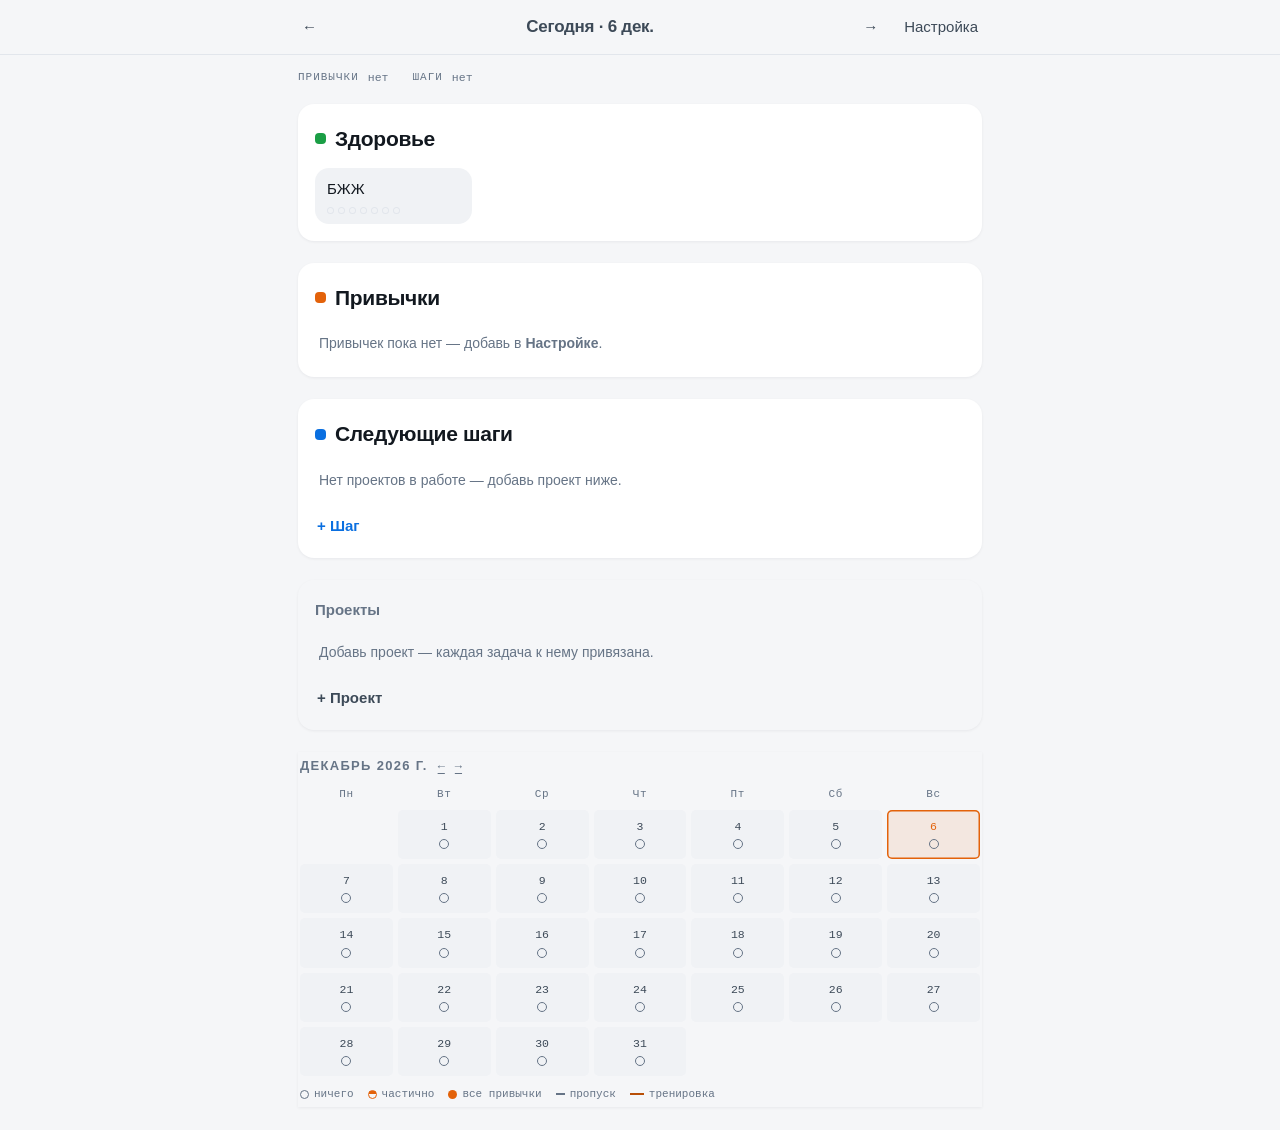
==== commit 1c38e909: "«День»: новый вид — свой цвет у каждого блока По мотивам Apple Health и Streaks: крупные заголовки с" ====
--- a/day/index.html
+++ b/day/index.html
@@ -292,6 +292,7 @@
 .kid.rich{flex-basis:100%}
 .tile>.more{display:flex;flex-direction:column;align-items:flex-start;gap:4px;padding:0 12px 10px}
 .tile:has(>.more)>label{height:auto;padding-bottom:8px}
+.tile:has(>.more){grid-column:1/-1}      /* a bank needs the width */
 .more .link{margin-top:2px}
 button.dep{background:none;border:0;padding:0;cursor:pointer;font:inherit;font-size:12.5px;color:var(--ink-2);text-align:left}
 button.dep::before{content:"✓ ";color:var(--accent)}
@@ -300,6 +301,68 @@
 /* next steps: grouped under the project they move */
 #tasks li.sect:first-child{padding-top:0}
 li.nostep .link{color:var(--warn);text-align:left}
+
+/* ---- look ----
+   After Apple Health and Streaks: each block has its own colour and a real title,
+   done things fill with that colour, and depth comes from stepped surfaces
+   (page → card → tile) instead of a border around everything. */
+:root{--tile:#212a36;--c-health:#30d158;--c-steps:#4ea1ff;--on-hue:#0d1117}
+@media (prefers-color-scheme:light){:root{--tile:#f0f2f5;--c-health:#1a9e45;--c-steps:#0a6fe0;--on-hue:#fff}}
+.blk-health{--hue:var(--c-health)}
+.blk-habits{--hue:var(--accent)}
+.blk-steps{--hue:var(--c-steps)}
+main{gap:22px}
+section{border-color:transparent;padding:18px 16px 16px;gap:14px}
+@media (prefers-color-scheme:light){section{box-shadow:0 1px 3px rgba(16,24,40,.06)}}
+section[class*="blk-"] .shead h2{font-size:21px;font-weight:700;letter-spacing:-.015em;text-transform:none;display:flex;align-items:center;gap:9px}
+section[class*="blk-"] .shead h2::before{content:"";width:11px;height:11px;border-radius:4px;background:var(--hue)}
+section[class*="blk-"] .shead .meta{color:var(--hue)}
+.quiet .shead h2{font-size:15px;text-transform:none;letter-spacing:0}
+
+/* tiles: a step up from the card, no outline; done = the block's colour */
+.tile{border:0;background:var(--tile);border-radius:14px}
+.tile.done{background:var(--hue);color:var(--on-hue)}
+.tile.done>label{color:inherit}
+.tile.done .sched,.tile.done .why,.tile.done .bank,.tile.done button.dep,.tile.done .more .link{color:inherit;opacity:.85}
+.tile.done .bank b{color:inherit}
+.tile.done .dots i{background:rgba(0,0,0,.22);box-shadow:none}
+.tile.done .dots i.d{background:var(--on-hue)}
+.tile.done .bar{background:rgba(0,0,0,.2)}
+.tile.done .bar i{background:var(--on-hue)}
+.tile.slipped{box-shadow:inset 0 0 0 1.5px var(--crit)}
+.dots i.d{background:var(--hue)}
+.bar i{background:var(--hue)}
+.bank b{color:var(--hue)}
+.more .link{color:var(--hue)}
+/* a group isn't filled — its chips are — or the two would blur into one */
+.tile.group.done{background:var(--tile);color:var(--ink)}
+.tile.group.done>label .txt,.tile.group.done .count{color:var(--hue);opacity:1}
+.tile.group.done>.dots i{background:color-mix(in srgb,var(--ink-3) 45%,transparent)}
+.tile.group.done>.dots i.d{background:var(--hue)}
+.kid>label{border:0;background:var(--surface)}
+.kid.done>label{background:var(--hue);color:var(--on-hue)}
+.kid.slipped>label{box-shadow:inset 0 0 0 1.5px var(--crit)}
+ul.tiles>li.sect .sname{color:var(--ink-2)}
+
+/* Гиря's line in Health: a row of its own, the same step up as a tile */
+.kbstatus{background:var(--tile);border-radius:14px;padding:12px 14px}
+.kbstatus.done .mark{background:var(--hue);border-color:var(--hue);color:var(--on-hue)}
+.kbstatus.active .mark{border-color:var(--hue);color:var(--hue)}
+
+/* steps: rows on the card, the checkbox in the block's colour */
+.blk-steps input[type=checkbox]{accent-color:var(--hue)}
+#tasks li.sect .sname{color:var(--hue)}
+
+/* adding is a button until it's needed; the field is recessed below the card */
+details.adder>summary{list-style:none;cursor:pointer;font-weight:600;color:var(--hue,var(--ink-2));padding:4px 2px;width:max-content}
+details.adder>summary::-webkit-details-marker{display:none}
+details.adder[open]>summary{margin-bottom:10px}
+form.add input[type=text],form.add select.chip{background:var(--bg);border:1px solid var(--line);border-radius:12px;min-height:44px}
+form.add input[type=text]{padding:10px 12px}
+form.add input[type=text]:focus{outline:none;border-color:var(--hue,var(--accent))}
+form.add select.chip{padding:0 12px;font-size:12px}
+form.add .btn{border-radius:12px;min-height:44px;padding:0 18px;background:var(--hue,var(--accent));color:var(--on-hue)}
+.quiet form.add .btn{color:var(--on-accent)}
 </style>
 </head>
 <body>
@@ -328,35 +391,39 @@
   </div>
   <div id="offline"></div>
   <main>
-    <section id="trainsec">
+    <section id="trainsec" class="blk-health">
       <div class="shead"><h2>Здоровье</h2><div class="meta" id="wmeta"></div></div>
       <button type="button" class="kbstatus" id="kbstatus"></button>
       <ul class="tiles" id="health"></ul>
     </section>
 
-    <section>
+    <section class="blk-habits">
       <div class="shead"><h2>Привычки</h2><div class="meta" id="hmeta"></div></div>
       <ul class="tiles" id="habits"></ul>
       <button class="link" id="skip" hidden></button>
     </section>
 
-    <section>
+    <section class="blk-steps">
       <div class="shead"><h2>Следующие шаги</h2><div class="meta" id="tmeta"></div></div>
       <ul id="tasks"></ul>
-      <form class="add" id="taskform">
-        <input type="text" id="tasktext" placeholder="Следующий шаг" autocomplete="off">
-        <select id="taskproj" class="chip" aria-label="Проект"></select>
-        <button class="btn" type="submit" id="addtask">Добавить</button>
-      </form>
+      <details class="adder" id="stepadder"><summary>+ Шаг</summary>
+        <form class="add" id="taskform">
+          <input type="text" id="tasktext" placeholder="Что конкретно сделать" autocomplete="off">
+          <select id="taskproj" class="chip" aria-label="Проект"></select>
+          <button class="btn" type="submit" id="addtask">Добавить</button>
+        </form>
+      </details>
     </section>
 
     <section class="quiet">
       <div class="shead"><h2>Проекты</h2><div class="meta" id="pmeta"></div></div>
       <div id="projects"></div>
-      <form class="add" id="projform">
-        <input type="text" id="projname" placeholder="Новый проект" autocomplete="off">
-        <button class="btn" type="submit">Добавить</button>
-      </form>
+      <details class="adder"><summary>+ Проект</summary>
+        <form class="add" id="projform">
+          <input type="text" id="projname" placeholder="Название проекта" autocomplete="off">
+          <button class="btn" type="submit">Добавить</button>
+        </form>
+      </details>
     </section>
 
     <section class="bare">
@@ -550,6 +617,22 @@
   lines.splice(at+1,0,...extra.map(x=>pad+x));
   return lines.join("\n");
 }
+/* The urge to buy comes during the day, while the evening section is still
+   folded, so "Без лишних трат" moves out of the Аскеза group to the top of the
+   list, keeping its 30-day run and its lines under it. Its key loses the group
+   name, so the migration renames that key in the history too (see below). */
+function spendingOut(text){
+  const lines=(text||"").split("\n"), at=lines.findIndex(l=>/^\s+без лишних трат\s*$/i.test(l));
+  if(at<0) return text;
+  let g=at; while(g>0&&/^\s/.test(lines[g])) g--;
+  if(!/^аскеза @30d\s*$/i.test(lines[g])) return text;
+  const pad=lines[at].match(/^\s*/)[0].length;
+  let end=at+1;
+  while(end<lines.length&&lines[end].trim()&&lines[end].match(/^\s*/)[0].length>pad) end++;
+  const block=lines.splice(at,end-at).map(l=>l.slice(pad));
+  block[0]=block[0].trim()+" @30d";
+  return [...block,...lines].join("\n");
+}
 const MIGRATIONS=[
   ["2026-09-23-courses-and-runs",addRequestedHabits],
   ["2026-09-24-morning-evening",addSections],
@@ -561,13 +644,29 @@
   // what isn't spent goes to the same Tank 300 as the hookah money: one bank, by name
   ["2026-09-29-spending-bank",t=>addNote(t.replace(/^(\s*)копилка: \+2000 ₽ до 4200000$/m,"$1копилка Tank 300: +2000 ₽ до 4200000"),
     /^\s*без лишних трат\s*(@\S+)?\s*$/i,["копилка Tank 300: ₽"])],
+  ["2026-09-29-spending-out",spendingOut,{"Аскеза/Без лишних трат":"Без лишних трат"}],
 ];
+/* A migration that moves a habit to another group changes its key; its ticks,
+   slips and deposits are carried over to the new one, every day. */
+function renameKeys(map){
+  const mv=o=>{ const n={}; Object.keys(o||{}).forEach(k=>n[map[k]||k]=o[k]); return n };
+  Object.keys(state.days).forEach(k=>{
+    const d=state.days[k];
+    if(![d.habits,d.slips].some(o=>Object.keys(o||{}).some(x=>x in map))&&!(d.deposits||[]).some(x=>x.key in map)) return;
+    const next=Object.assign({},d,{habits:mv(d.habits)});
+    if(d.slips) next.slips=mv(d.slips);
+    if(d.deposits) next.deposits=d.deposits.map(x=>Object.assign({},x,{key:map[x.key]||x.key}));
+    state.days[k]=next; put("days/"+k,next);
+  });
+}
 function applyMigrations(){
   const h=state.habits||{}, text=h.text!==undefined?h.text:(h.items||[]).join("\n");
   const applied=h.migrated||[], todo=MIGRATIONS.filter(m=>!applied.includes(m[0]));
   if(!text.trim()||!todo.length) return false;
+  let t=text;
+  todo.forEach(m=>{ const n=m[1](t); if(n!==t&&m[2]) renameKeys(m[2]); t=n });
   const next=Object.assign({},h,{
-    text:todo.reduce((t,m)=>m[1](t),text),
+    text:t,
     migrated:applied.concat(todo.map(m=>m[0])),
   });
   delete next.items;
@@ -1105,7 +1204,7 @@
     if(x&&confirm("Убрать из копилки: «"+x.what+"» — "+nf(x.sum)+"?")) saveDay(src,{deposits:day(src).deposits.filter((_,j)=>j!==i)});
     return;
   }
-  if(b.dataset.step!==undefined){ $("taskproj").value=b.dataset.step; return $("tasktext").focus() }
+  if(b.dataset.step!==undefined){ $("stepadder").open=true; $("taskproj").value=b.dataset.step; return $("tasktext").focus() }
   if(b.dataset.sect!==undefined){ state.openSects[b.dataset.sect]=true; return renderHabits() }
   if(b.dataset.run!==undefined) return slipRun(b.dataset.run);
   const s=state.date, d=day(s);
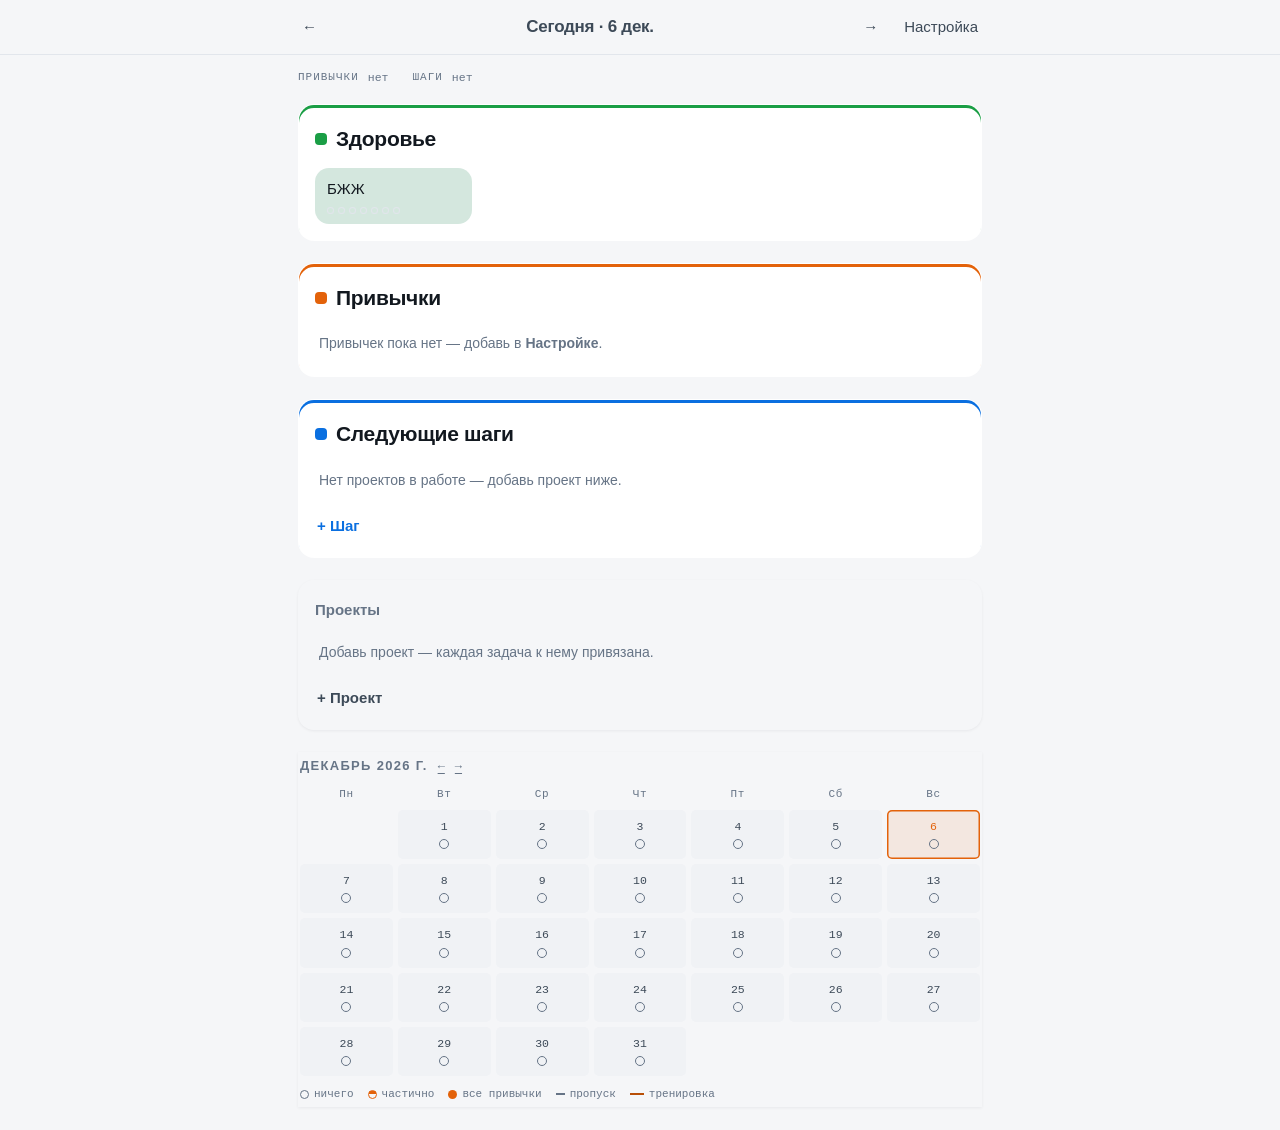
==== commit 9632e66a: "«День»: цвет блока и на невыполненном Плитки, строка гири и подпункты окрашены цветом своего блока е" ====
--- a/day/index.html
+++ b/day/index.html
@@ -315,12 +315,15 @@
 section{border-color:transparent;padding:18px 16px 16px;gap:14px}
 @media (prefers-color-scheme:light){section{box-shadow:0 1px 3px rgba(16,24,40,.06)}}
 section[class*="blk-"] .shead h2{font-size:21px;font-weight:700;letter-spacing:-.015em;text-transform:none;display:flex;align-items:center;gap:9px}
-section[class*="blk-"] .shead h2::before{content:"";width:11px;height:11px;border-radius:4px;background:var(--hue)}
+section[class*="blk-"] .shead h2::before{content:"";width:12px;height:12px;border-radius:4px;background:var(--hue)}
+section[class*="blk-"]{box-shadow:inset 0 3px 0 var(--hue)}
 section[class*="blk-"] .shead .meta{color:var(--hue)}
 .quiet .shead h2{font-size:15px;text-transform:none;letter-spacing:0}
 
 /* tiles: a step up from the card, no outline; done = the block's colour */
-.tile{border:0;background:var(--tile);border-radius:14px}
+/* not done yet still wears its block's colour, faintly, so a fresh morning isn't grey */
+.tile,.kbstatus{border:0;background:color-mix(in srgb,var(--hue,var(--ink-3)) 13%,var(--tile));border-radius:14px}
+.tile:not(.done) .dots i:not(.d):not(.o):not(.t){background:color-mix(in srgb,var(--hue) 35%,transparent)}
 .tile.done{background:var(--hue);color:var(--on-hue)}
 .tile.done>label{color:inherit}
 .tile.done .sched,.tile.done .why,.tile.done .bank,.tile.done button.dep,.tile.done .more .link{color:inherit;opacity:.85}
@@ -335,17 +338,17 @@
 .bank b{color:var(--hue)}
 .more .link{color:var(--hue)}
 /* a group isn't filled — its chips are — or the two would blur into one */
-.tile.group.done{background:var(--tile);color:var(--ink)}
+.tile.group.done{background:color-mix(in srgb,var(--hue) 13%,var(--tile));color:var(--ink)}
 .tile.group.done>label .txt,.tile.group.done .count{color:var(--hue);opacity:1}
 .tile.group.done>.dots i{background:color-mix(in srgb,var(--ink-3) 45%,transparent)}
 .tile.group.done>.dots i.d{background:var(--hue)}
-.kid>label{border:0;background:var(--surface)}
+.kid>label{border:0;background:color-mix(in srgb,var(--hue) 8%,var(--surface))}
 .kid.done>label{background:var(--hue);color:var(--on-hue)}
 .kid.slipped>label{box-shadow:inset 0 0 0 1.5px var(--crit)}
 ul.tiles>li.sect .sname{color:var(--ink-2)}
 
 /* Гиря's line in Health: a row of its own, the same step up as a tile */
-.kbstatus{background:var(--tile);border-radius:14px;padding:12px 14px}
+.kbstatus{padding:12px 14px}
 .kbstatus.done .mark{background:var(--hue);border-color:var(--hue);color:var(--on-hue)}
 .kbstatus.active .mark{border-color:var(--hue);color:var(--hue)}
 
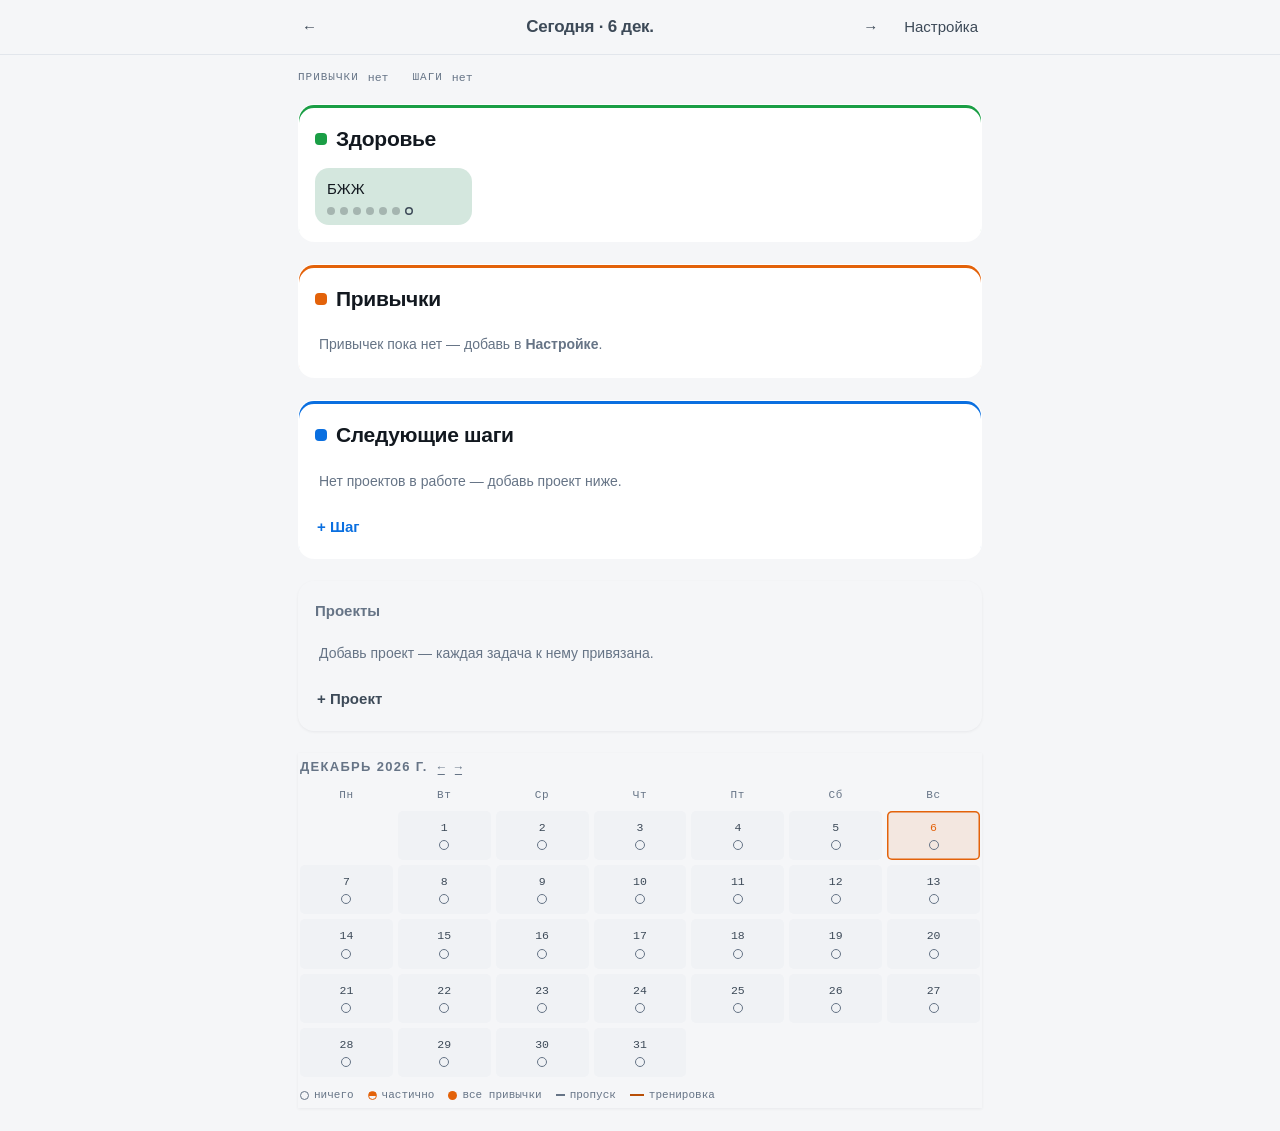
==== commit af439d61: "«День»: точки недели заметны на цветных плитках Крупнее, пропуск — нейтральная серая точка вместо от" ====
--- a/day/index.html
+++ b/day/index.html
@@ -323,7 +323,12 @@
 /* tiles: a step up from the card, no outline; done = the block's colour */
 /* not done yet still wears its block's colour, faintly, so a fresh morning isn't grey */
 .tile,.kbstatus{border:0;background:color-mix(in srgb,var(--hue,var(--ink-3)) 13%,var(--tile));border-radius:14px}
-.tile:not(.done) .dots i:not(.d):not(.o):not(.t){background:color-mix(in srgb,var(--hue) 35%,transparent)}
+/* the week's dots have to read on a tinted tile: bigger, and neutral against the tint */
+.dots{gap:5px}
+.dots i{width:8px;height:8px}
+.tile:not(.done) .dots i:not(.d):not(.o):not(.t){background:color-mix(in srgb,var(--ink) 24%,transparent)}
+.tile:not(.done) .dots i.o{box-shadow:inset 0 0 0 1.5px color-mix(in srgb,var(--ink) 32%,transparent)}
+.tile:not(.done) .dots i.t{box-shadow:inset 0 0 0 1.5px var(--ink-2)}
 .tile.done{background:var(--hue);color:var(--on-hue)}
 .tile.done>label{color:inherit}
 .tile.done .sched,.tile.done .why,.tile.done .bank,.tile.done button.dep,.tile.done .more .link{color:inherit;opacity:.85}
@@ -1095,7 +1100,7 @@
   const bjj=!!(d.workout||{}).BJJ;
   $("health").insertAdjacentHTML("afterbegin",'<li class="tile'+(bjj?" done":"")+'"><label>'
     +'<input type="checkbox" data-bjj'+(bjj?" checked":"")+'><span class="txt">БЖЖ</span>'
-    +dots(s,k=>(day(k).workout||{}).BJJ?true:null)+"</label></li>");
+    +dots(s,k=>!!(day(k).workout||{}).BJJ)+"</label></li>");
 }
 
 /* Training lives in Гиря's own tabs; this page only asks the host what a day
